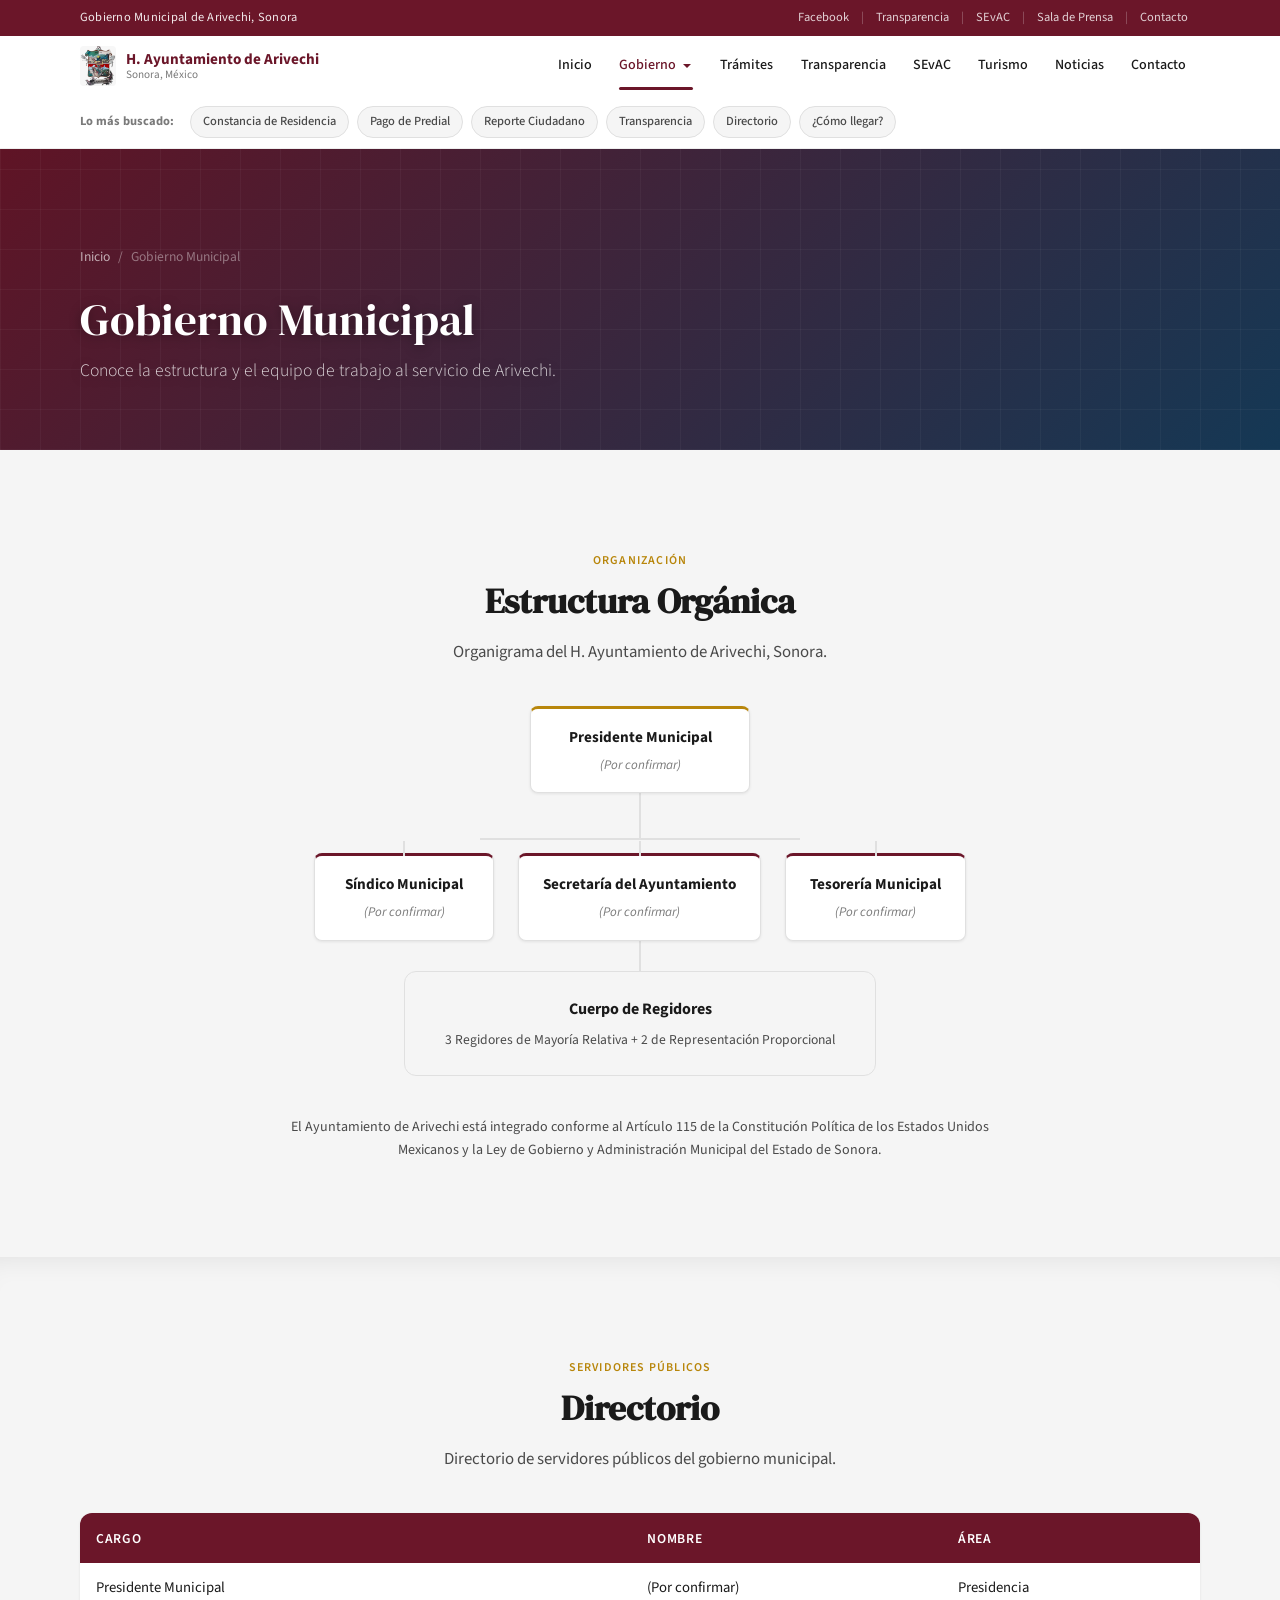
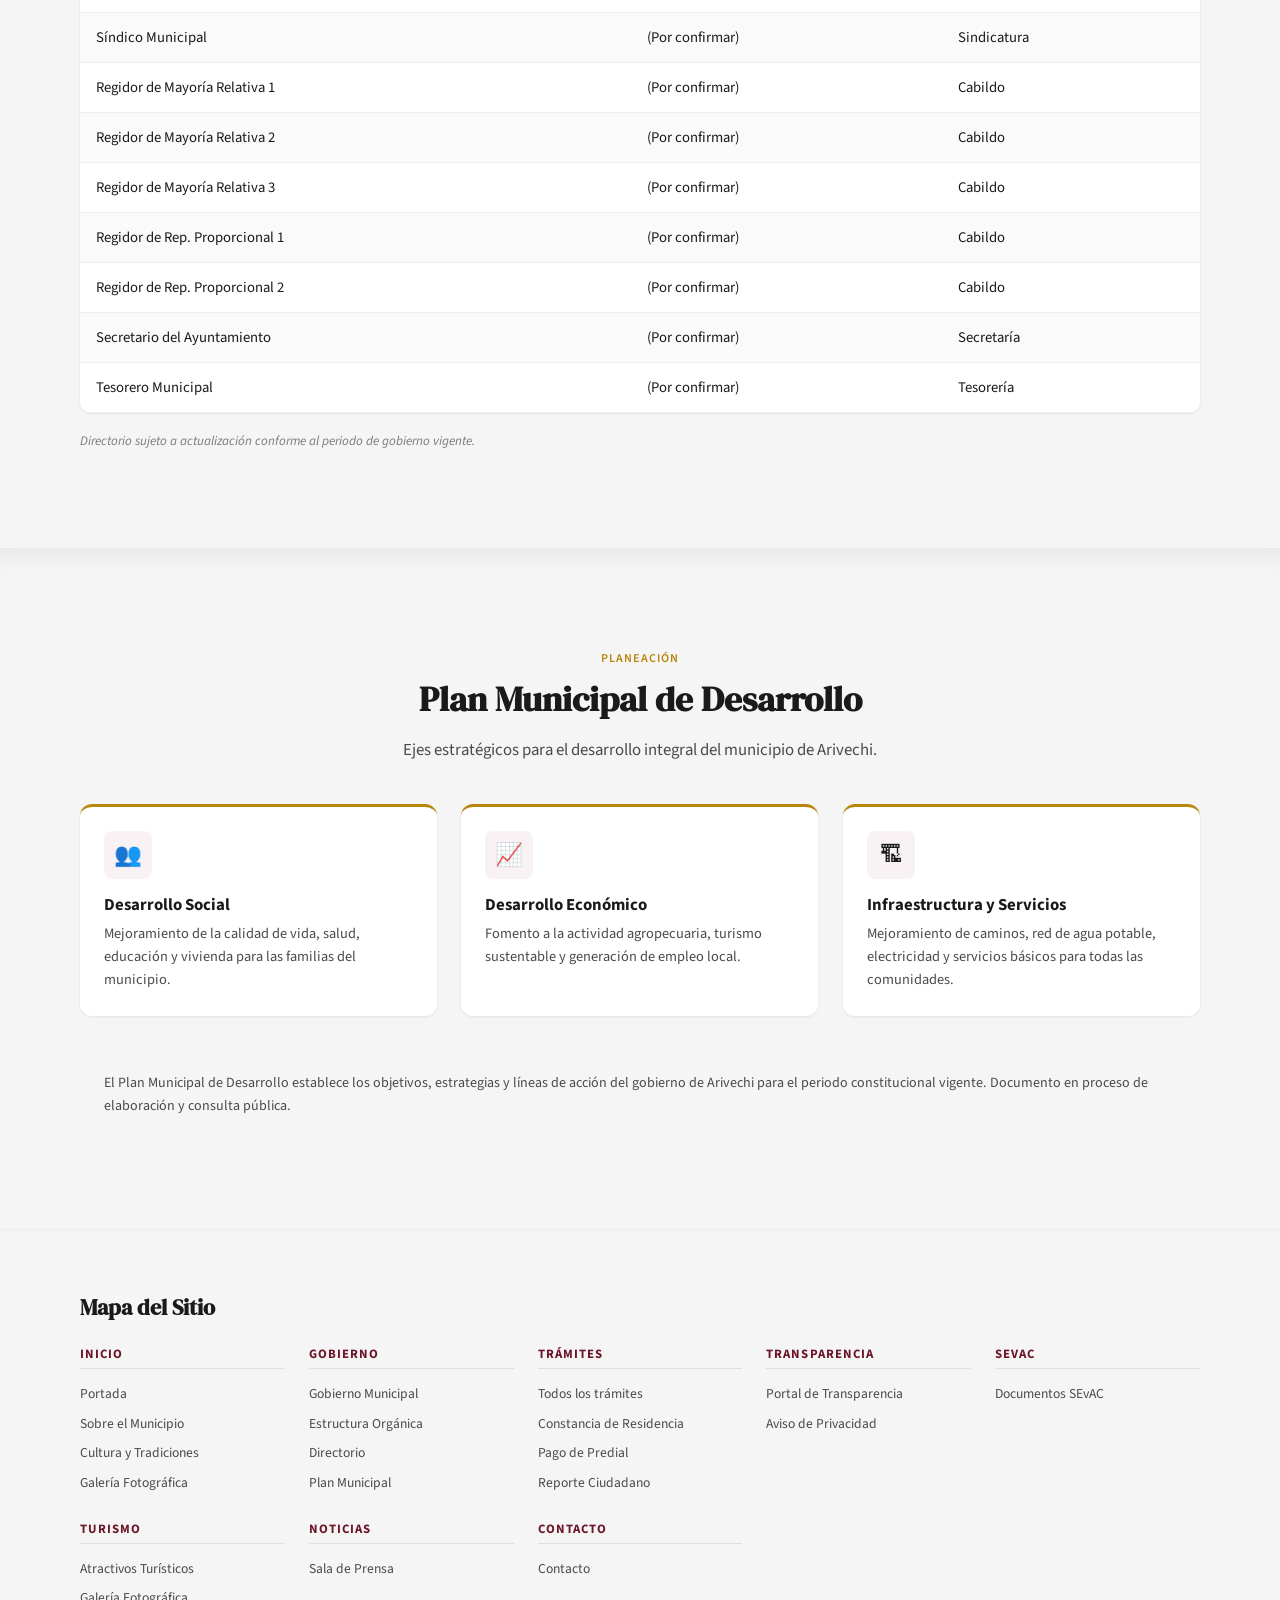
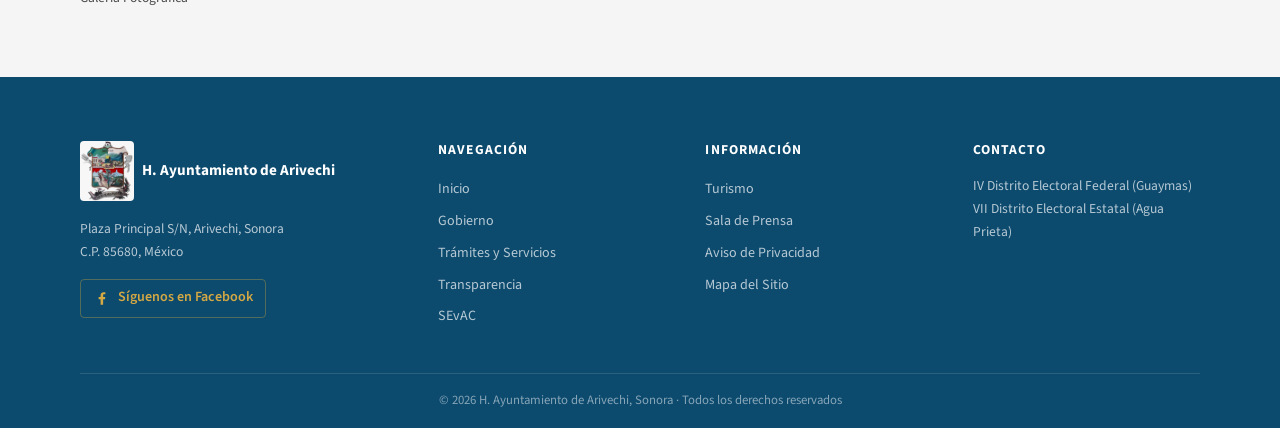
==== gobierno.html @ 9458a1d1 "mover Facebook al inicio del topbar Co-Authored-By: Claude Opus 4.7 <noreply@anthropic.com>" ====
<!DOCTYPE html>
<html lang="es">
<head>
  <meta charset="UTF-8">
  <meta name="viewport" content="width=device-width, initial-scale=1.0">
  <meta name="theme-color" content="#6B1629">
  <meta name="apple-mobile-web-app-status-bar-style" content="#6B1629">
  <meta name="msapplication-navbutton-color" content="#6B1629">
  <meta name="color-scheme" content="only light">
  <meta name="supported-color-schemes" content="light only">
  <style>
    :root { color-scheme: only light !important; }
    html, body { background-color: #F5F5F5 !important; }
  </style>
  <title>Gobierno Municipal | H. Ayuntamiento de Arivechi</title>
  <meta name="description" content="Estructura orgánica, directorio de servidores públicos y plan municipal de desarrollo del gobierno de Arivechi, Sonora.">
  <meta name="keywords" content="gobierno municipal, organigrama, directorio, plan desarrollo, Arivechi, Sonora">
  <meta property="og:title" content="Gobierno Municipal | H. Ayuntamiento de Arivechi">
  <meta property="og:description" content="Estructura orgánica, directorio de servidores públicos y plan municipal de desarrollo del gobierno de Arivechi, Sonora.">
  <meta property="og:type" content="website">
  <meta property="og:locale" content="es_MX">
  <link rel="icon" href="data:image/svg+xml,<svg xmlns='http://www.w3.org/2000/svg' viewBox='0 0 100 100'><text y='.9em' font-size='90'>🏛️</text></svg>">
  <link rel="preconnect" href="https://fonts.googleapis.com">
  <link rel="preconnect" href="https://fonts.gstatic.com" crossorigin>
  <link href="https://fonts.googleapis.com/css2?family=DM+Serif+Display:ital@0;1&family=Source+Sans+3:wght@300;400;500;600;700&family=Cormorant+Garamond:ital,wght@0,500;0,600;0,700;1,600&display=swap" rel="stylesheet">
  <link rel="stylesheet" href="css/globals.css">
  <link rel="stylesheet" href="css/nav-footer.css">
  <link rel="stylesheet" href="css/gobierno.css">
  <script src="js/main.js" defer></script>
</head>
<body>

  <!-- Skip link -->
  <a href="#main-content" class="skip-link">Ir al contenido principal</a>

  <!-- === TOPBAR === -->
  <div class="topbar">
    <div class="container">
      <span class="topbar__left">Gobierno Municipal de Arivechi, Sonora</span>
      <nav class="topbar__right" aria-label="Enlaces rápidos">
        <a href="https://www.facebook.com/profile.php?id=100073040122918" class="topbar__link" target="_blank" rel="noopener noreferrer">Facebook</a>
        <span class="topbar__sep">|</span>
        <a href="transparencia.html" class="topbar__link">Transparencia</a>
        <span class="topbar__sep">|</span>
        <a href="sevac.html" class="topbar__link">SEvAC</a>
        <span class="topbar__sep">|</span>
        <a href="noticias.html" class="topbar__link">Sala de Prensa</a>
        <span class="topbar__sep">|</span>
        <a href="index.html#contacto" class="topbar__link">Contacto</a>
      </nav>
    </div>
  </div>

  <!-- === NAVBAR === -->
  <nav class="navbar" role="navigation" aria-label="Navegación principal">
    <div class="container">
      <a href="index.html" class="navbar__brand">
        <img src="assets/images/escudo-arivechi.png" alt="Escudo de Arivechi" class="nav__escudo">
        <span class="navbar__brand-text">H. Ayuntamiento de Arivechi<small>Sonora, México</small></span>
      </a>

      <ul class="navbar__menu">
        <li><a href="index.html" class="navbar__link">Inicio</a></li>
        <li class="navbar__dropdown">
          <a href="gobierno.html" class="navbar__link navbar__dropdown-toggle">
            Gobierno
            <svg viewBox="0 0 12 12" aria-hidden="true"><path d="M2 4l4 4 4-4"/></svg>
          </a>
          <div class="navbar__dropdown-menu">
            <a href="gobierno.html#estructura" class="navbar__dropdown-item">Estructura Orgánica</a>
            <a href="gobierno.html#directorio" class="navbar__dropdown-item">Directorio</a>
            <a href="gobierno.html#plan" class="navbar__dropdown-item">Plan Municipal</a>
          </div>
        </li>
        <li><a href="tramites.html" class="navbar__link">Trámites</a></li>
        <li><a href="transparencia.html" class="navbar__link">Transparencia</a></li>
        <li><a href="sevac.html" class="navbar__link">SEvAC</a></li>
        <li><a href="index.html#turismo" class="navbar__link">Turismo</a></li>
        <li><a href="noticias.html" class="navbar__link">Noticias</a></li>
        <li><a href="index.html#contacto" class="navbar__link">Contacto</a></li>
      </ul>

      <button class="navbar__hamburger" aria-label="Abrir menú de navegación" aria-expanded="false" aria-controls="mobile-menu">
        <span class="navbar__hamburger-line"></span>
        <span class="navbar__hamburger-line"></span>
        <span class="navbar__hamburger-line"></span>
      </button>
    </div>
  </nav>
  <div class="navbar-spacer"></div>

  <!-- === MENÚ MÓVIL === -->
  <div class="mobile-menu" id="mobile-menu">
    <div class="mobile-menu__overlay"></div>
    <div class="mobile-menu__panel">
      <div class="mobile-menu__header">
        <span class="mobile-menu__brand">Menú</span>
        <button class="mobile-menu__close" aria-label="Cerrar menú">&times;</button>
      </div>
      <nav class="mobile-menu__nav" aria-label="Navegación móvil">
        <a href="index.html" class="mobile-menu__link">Inicio</a>
        <button class="mobile-menu__link mobile-menu__submenu-toggle" aria-expanded="false">
          Gobierno
          <svg viewBox="0 0 12 12" aria-hidden="true"><path d="M2 4l4 4 4-4" fill="none" stroke="currentColor" stroke-width="2"/></svg>
        </button>
        <div class="mobile-menu__submenu">
          <a href="gobierno.html#estructura" class="mobile-menu__submenu-link">Estructura Orgánica</a>
          <a href="gobierno.html#directorio" class="mobile-menu__submenu-link">Directorio</a>
          <a href="gobierno.html#plan" class="mobile-menu__submenu-link">Plan Municipal</a>
        </div>
        <a href="tramites.html" class="mobile-menu__link">Trámites</a>
        <a href="transparencia.html" class="mobile-menu__link">Transparencia</a>
        <a href="sevac.html" class="mobile-menu__link">SEvAC</a>
        <a href="index.html#turismo" class="mobile-menu__link">Turismo</a>
        <a href="noticias.html" class="mobile-menu__link">Noticias</a>
        <a href="index.html#contacto" class="mobile-menu__link">Contacto</a>
      </nav>
    </div>
  </div>

  <!-- === LO MÁS BUSCADO === -->
  <div class="lo-mas-buscado">
    <div class="container">
      <span class="lo-mas-buscado__label">Lo más buscado:</span>
      <div class="lo-mas-buscado__list">
        <a href="tramites.html" class="lo-mas-buscado__link">Constancia de Residencia</a>
        <a href="tramites.html" class="lo-mas-buscado__link">Pago de Predial</a>
        <a href="tramites.html" class="lo-mas-buscado__link">Reporte Ciudadano</a>
        <a href="transparencia.html" class="lo-mas-buscado__link">Transparencia</a>
        <a href="gobierno.html#directorio" class="lo-mas-buscado__link">Directorio</a>
        <a href="index.html#contacto" class="lo-mas-buscado__link">¿Cómo llegar?</a>
      </div>
    </div>
  </div>

  <!-- === CONTENIDO PRINCIPAL === -->
  <main id="main-content">

    <!-- Hero -->
    <section class="page-hero page-hero--gobierno">
      <div class="container">
        <nav class="page-hero__breadcrumb" aria-label="Ruta de navegación">
          <a href="index.html">Inicio</a>
          <span>/</span>
          <span>Gobierno Municipal</span>
        </nav>
        <h1 class="page-hero__title">Gobierno Municipal</h1>
        <p class="page-hero__subtitle">Conoce la estructura y el equipo de trabajo al servicio de Arivechi.</p>
      </div>
    </section>

    <!-- === ESTRUCTURA ORGÁNICA === -->
    <section class="section organigrama" id="estructura">
      <div class="container">
        <div class="section__header section__header--center" data-reveal="fade">
          <span class="section__tag">Organización</span>
          <h2 class="section__title">Estructura Orgánica</h2>
          <p class="section__subtitle">Organigrama del H. Ayuntamiento de Arivechi, Sonora.</p>
        </div>

        <div class="organigrama__chart" data-reveal>
          <!-- Nivel 1: Presidente -->
          <div class="organigrama__node organigrama__node--presidente">
            <div class="organigrama__node-title">Presidente Municipal</div>
            <div class="organigrama__node-name">(Por confirmar)</div>
          </div>

          <div class="organigrama__connector"></div>

          <!-- Nivel 2: Síndico, Secretaría, Tesorería -->
          <div class="organigrama__level organigrama__level--connected organigrama__level--3col">
            <div class="organigrama__node">
              <div class="organigrama__node-title">Síndico Municipal</div>
              <div class="organigrama__node-name">(Por confirmar)</div>
            </div>
            <div class="organigrama__node">
              <div class="organigrama__node-title">Secretaría del Ayuntamiento</div>
              <div class="organigrama__node-name">(Por confirmar)</div>
            </div>
            <div class="organigrama__node">
              <div class="organigrama__node-title">Tesorería Municipal</div>
              <div class="organigrama__node-name">(Por confirmar)</div>
            </div>
          </div>

          <div class="organigrama__connector"></div>

          <!-- Regidores -->
          <div class="organigrama__regidores">
            <div class="organigrama__regidores-title">Cuerpo de Regidores</div>
            <div class="organigrama__regidores-text">3 Regidores de Mayoría Relativa + 2 de Representación Proporcional</div>
          </div>
        </div>

        <p class="organigrama__nota" data-reveal>
          El Ayuntamiento de Arivechi está integrado conforme al Artículo 115 de la Constitución Política de los Estados Unidos
          Mexicanos y la Ley de Gobierno y Administración Municipal del Estado de Sonora.
        </p>
      </div>
    </section>

    <!-- === DIRECTORIO === -->
    <section class="section" id="directorio" style="background-color: var(--gob-bg);">
      <div class="container">
        <div class="section__header section__header--center" data-reveal="fade">
          <span class="section__tag">Servidores Públicos</span>
          <h2 class="section__title">Directorio</h2>
          <p class="section__subtitle">Directorio de servidores públicos del gobierno municipal.</p>
        </div>

        <div class="directorio__table-wrapper" data-reveal>
          <table class="directorio__table">
            <thead>
              <tr>
                <th scope="col">Cargo</th>
                <th scope="col">Nombre</th>
                <th scope="col">Área</th>
              </tr>
            </thead>
            <tbody>
              <tr>
                <td data-label="Cargo">Presidente Municipal</td>
                <td data-label="Nombre">(Por confirmar)</td>
                <td data-label="Área">Presidencia</td>
              </tr>
              <tr>
                <td data-label="Cargo">Síndico Municipal</td>
                <td data-label="Nombre">(Por confirmar)</td>
                <td data-label="Área">Sindicatura</td>
              </tr>
              <tr>
                <td data-label="Cargo">Regidor de Mayoría Relativa 1</td>
                <td data-label="Nombre">(Por confirmar)</td>
                <td data-label="Área">Cabildo</td>
              </tr>
              <tr>
                <td data-label="Cargo">Regidor de Mayoría Relativa 2</td>
                <td data-label="Nombre">(Por confirmar)</td>
                <td data-label="Área">Cabildo</td>
              </tr>
              <tr>
                <td data-label="Cargo">Regidor de Mayoría Relativa 3</td>
                <td data-label="Nombre">(Por confirmar)</td>
                <td data-label="Área">Cabildo</td>
              </tr>
              <tr>
                <td data-label="Cargo">Regidor de Rep. Proporcional 1</td>
                <td data-label="Nombre">(Por confirmar)</td>
                <td data-label="Área">Cabildo</td>
              </tr>
              <tr>
                <td data-label="Cargo">Regidor de Rep. Proporcional 2</td>
                <td data-label="Nombre">(Por confirmar)</td>
                <td data-label="Área">Cabildo</td>
              </tr>
              <tr>
                <td data-label="Cargo">Secretario del Ayuntamiento</td>
                <td data-label="Nombre">(Por confirmar)</td>
                <td data-label="Área">Secretaría</td>
              </tr>
              <tr>
                <td data-label="Cargo">Tesorero Municipal</td>
                <td data-label="Nombre">(Por confirmar)</td>
                <td data-label="Área">Tesorería</td>
              </tr>
            </tbody>
          </table>
        </div>
        <p class="directorio__nota" data-reveal>Directorio sujeto a actualización conforme al periodo de gobierno vigente.</p>
      </div>
    </section>

    <!-- === PLAN MUNICIPAL DE DESARROLLO === -->
    <section class="section" id="plan">
      <div class="container">
        <div class="section__header section__header--center" data-reveal="fade">
          <span class="section__tag">Planeación</span>
          <h2 class="section__title">Plan Municipal de Desarrollo</h2>
          <p class="section__subtitle">Ejes estratégicos para el desarrollo integral del municipio de Arivechi.</p>
        </div>

        <div class="plan-grid">
          <div class="plan-card" data-reveal>
            <div class="plan-card__icon" aria-hidden="true">&#x1F465;</div>
            <h3 class="plan-card__title">Desarrollo Social</h3>
            <p class="plan-card__text">
              Mejoramiento de la calidad de vida, salud, educación y vivienda para las familias del municipio.
            </p>
          </div>

          <div class="plan-card" data-reveal>
            <div class="plan-card__icon" aria-hidden="true">&#x1F4C8;</div>
            <h3 class="plan-card__title">Desarrollo Económico</h3>
            <p class="plan-card__text">
              Fomento a la actividad agropecuaria, turismo sustentable y generación de empleo local.
            </p>
          </div>

          <div class="plan-card" data-reveal>
            <div class="plan-card__icon" aria-hidden="true">&#x1F3D7;</div>
            <h3 class="plan-card__title">Infraestructura y Servicios</h3>
            <p class="plan-card__text">
              Mejoramiento de caminos, red de agua potable, electricidad y servicios básicos para todas las comunidades.
            </p>
          </div>
        </div>

        <div class="plan__nota" data-reveal>
          El Plan Municipal de Desarrollo establece los objetivos, estrategias y líneas de acción del gobierno de Arivechi
          para el periodo constitucional vigente. Documento en proceso de elaboración y consulta pública.
        </div>
      </div>
    </section>

  </main>

  <!-- === MAPA DEL SITIO === -->
  <section class="sitemap" id="mapa-sitio" aria-labelledby="sitemap-title">
    <div class="container">
      <h2 class="sitemap__title" id="sitemap-title">Mapa del Sitio</h2>
      <div class="sitemap__grid">
        <div class="sitemap__col">
          <h3 class="sitemap__col-title">Inicio</h3>
          <a href="index.html" class="sitemap__link">Portada</a>
          <a href="index.html#municipio" class="sitemap__link">Sobre el Municipio</a>
          <a href="index.html#cultura" class="sitemap__link">Cultura y Tradiciones</a>
          <a href="index.html#galeria" class="sitemap__link">Galería Fotográfica</a>
        </div>
        <div class="sitemap__col">
          <h3 class="sitemap__col-title">Gobierno</h3>
          <a href="gobierno.html" class="sitemap__link">Gobierno Municipal</a>
          <a href="gobierno.html#estructura" class="sitemap__link">Estructura Orgánica</a>
          <a href="gobierno.html#directorio" class="sitemap__link">Directorio</a>
          <a href="gobierno.html#plan" class="sitemap__link">Plan Municipal</a>
        </div>
        <div class="sitemap__col">
          <h3 class="sitemap__col-title">Trámites</h3>
          <a href="tramites.html" class="sitemap__link">Todos los trámites</a>
          <a href="tramites.html#constancia" class="sitemap__link">Constancia de Residencia</a>
          <a href="tramites.html#predial" class="sitemap__link">Pago de Predial</a>
          <a href="tramites.html#reporte" class="sitemap__link">Reporte Ciudadano</a>
        </div>
        <div class="sitemap__col">
          <h3 class="sitemap__col-title">Transparencia</h3>
          <a href="transparencia.html" class="sitemap__link">Portal de Transparencia</a>
          <a href="transparencia.html#aviso-privacidad" class="sitemap__link">Aviso de Privacidad</a>
        </div>
        <div class="sitemap__col">
          <h3 class="sitemap__col-title">SEvAC</h3>
          <a href="sevac.html" class="sitemap__link">Documentos SEvAC</a>
        </div>
        <div class="sitemap__col">
          <h3 class="sitemap__col-title">Turismo</h3>
          <a href="index.html#turismo" class="sitemap__link">Atractivos Turísticos</a>
          <a href="index.html#galeria" class="sitemap__link">Galería Fotográfica</a>
        </div>
        <div class="sitemap__col">
          <h3 class="sitemap__col-title">Noticias</h3>
          <a href="noticias.html" class="sitemap__link">Sala de Prensa</a>
        </div>
        <div class="sitemap__col">
          <h3 class="sitemap__col-title">Contacto</h3>
          <a href="index.html#contacto" class="sitemap__link">Contacto</a>
        </div>
      </div>
    </div>
  </section>

  <!-- === FOOTER === -->
  <footer class="footer">
    <div class="container">
      <div class="footer__grid">
        <div class="footer__col">
          <div class="footer__brand">
            <img src="assets/images/escudo-arivechi.png" alt="Escudo de Arivechi" class="footer__escudo">
            <span class="footer__brand-text">H. Ayuntamiento de Arivechi</span>
          </div>
          <address class="footer__address">
            Plaza Principal S/N, Arivechi, Sonora<br>
            C.P. 85680, México
          </address>
          <a href="https://www.facebook.com/profile.php?id=100073040122918" class="footer__social" target="_blank" rel="noopener noreferrer">
            <svg class="footer__social-icon" viewBox="0 0 24 24" aria-hidden="true"><path d="M13.5 21v-7.5h2.5l.4-3h-2.9V8.6c0-.87.24-1.46 1.49-1.46H16.5V4.45C16.17 4.4 15.2 4.3 14.07 4.3c-2.36 0-3.97 1.44-3.97 4.08V10.5H7.5v3h2.6V21h3.4z"/></svg>
            Síguenos en Facebook
          </a>
        </div>
        <div class="footer__col">
          <h3 class="footer__col-title">Navegación</h3>
          <a href="index.html" class="footer__link">Inicio</a>
          <a href="gobierno.html" class="footer__link">Gobierno</a>
          <a href="tramites.html" class="footer__link">Trámites y Servicios</a>
          <a href="transparencia.html" class="footer__link">Transparencia</a>
          <a href="sevac.html" class="footer__link">SEvAC</a>
        </div>
        <div class="footer__col">
          <h3 class="footer__col-title">Información</h3>
          <a href="index.html#turismo" class="footer__link">Turismo</a>
          <a href="noticias.html" class="footer__link">Sala de Prensa</a>
          <a href="transparencia.html#aviso-privacidad" class="footer__link">Aviso de Privacidad</a>
          <a href="#mapa-sitio" class="footer__link">Mapa del Sitio</a>
        </div>
        <div class="footer__col">
          <h3 class="footer__col-title">Contacto</h3>
          <p class="footer__text">
            IV Distrito Electoral Federal (Guaymas)<br>
            VII Distrito Electoral Estatal (Agua Prieta)
          </p>
        </div>
      </div>
      <div class="footer__bottom">
        <p class="footer__copyright">&copy; 2026 H. Ayuntamiento de Arivechi, Sonora &middot; Todos los derechos reservados</p>
      </div>
    </div>
  </footer>

</body>
</html>
---- css/globals.css ----
/* ============================================================
   GLOBALS.CSS — Sistema de Diseño del Portal de Arivechi
   H. Ayuntamiento de Arivechi, Sonora
   ============================================================ */

/* === FORZAR MODO CLARO (iOS / Android) === */
:root {
  color-scheme: only light !important;
}

html {
  -webkit-appearance: none;
  color-scheme: only light !important;
}

*, *::before, *::after {
  color-scheme: only light !important;
}

@media (prefers-color-scheme: dark) {
  :root {
    color-scheme: only light !important;
  }

  html, body {
    background-color: #F5F5F5 !important;
    color: #1A1A1A !important;
  }

  .section--light,
  .sobre,
  .gobierno-section,
  .cultura,
  [style*="background:var(--white)"],
  [style*="background:var(--gob-bg-white)"] {
    background-color: #FFFFFF !important;
    color: #1A1A1A !important;
  }

  .scope-card,
  .stat-item,
  .tramite-card,
  .news-card,
  .contacto-card,
  .accordion,
  .accordion__content,
  .org-card,
  .plan-card,
  table,
  td, th,
  .form-group input,
  .form-group select,
  .form-group textarea,
  .form-group label {
    background-color: inherit;
    color: inherit;
    -webkit-text-fill-color: inherit;
  }

  img, svg, video, iframe {
    filter: none !important;
  }
}

/* === VARIABLES GLOBALES === */
:root {
  /* --- Institucionales --- */
  --gob-primary: #6B1629;
  --gob-primary-light: #8C2038;
  --gob-primary-lighter: #A82848;
  --gob-primary-bg: #F9F2F4;

  /* --- Acento institucional --- */
  --gob-gold: #B8860B;
  --gob-gold-light: #D4A843;
  --gob-gold-bg: #FBF7ED;

  /* --- Secundarios --- */
  --gob-green: #1B6B3A;
  --gob-green-light: #28A745;
  --gob-green-bg: #E8F5E9;
  --gob-blue: #0C4A6E;
  --gob-blue-light: #1A6B99;
  --gob-blue-bg: #EDF5FC;

  /* --- Neutros --- */
  --gob-bg: #F5F5F5;
  --gob-bg-white: #FFFFFF;
  --gob-bg-alt: #FAFAFA;
  --gob-text: #1A1A1A;
  --gob-text-secondary: #4A4A4A;
  --gob-text-muted: #7A7A7A;
  --gob-border: #E0E0E0;
  --gob-border-light: #EEEEEE;
  --gob-divider: #D5D5D5;

  /* --- Estado --- */
  --gob-success: #1B6B3A;
  --gob-error: #C62828;
  --gob-warning: #E65100;
  --gob-info: #0C4A6E;

  /* --- Badges de modalidad --- */
  --badge-online: #1B6B3A;
  --badge-online-bg: #E8F5E9;
  --badge-hybrid: #E65100;
  --badge-hybrid-bg: #FFF3E0;
  --badge-presencial: #0C4A6E;
  --badge-presencial-bg: #EDF5FC;
  --badge-proximamente: #7A7A7A;
  --badge-proximamente-bg: #F5F5F5;

  /* --- Tipografía --- */
  --font-display: 'DM Serif Display', Georgia, serif;
  --font-heading: 'Source Sans 3', 'Segoe UI', sans-serif;
  --font-body: 'Source Sans 3', 'Segoe UI', sans-serif;
  --font-accent: 'Cormorant Garamond', Georgia, serif;

  /* --- Espaciado (8px grid) --- */
  --sp-xs: 0.5rem;
  --sp-sm: 1rem;
  --sp-md: 1.5rem;
  --sp-lg: 2.5rem;
  --sp-xl: 4rem;
  --sp-2xl: 6rem;
  --sp-3xl: 8rem;

  /* --- Bordes y sombras --- */
  --radius-xs: 4px;
  --radius-sm: 6px;
  --radius-md: 8px;
  --radius-lg: 12px;
  --radius-xl: 16px;
  --radius-pill: 100px;

  --shadow-sm: 0 1px 3px rgba(0, 0, 0, 0.08);
  --shadow-md: 0 4px 12px rgba(0, 0, 0, 0.08);
  --shadow-lg: 0 8px 30px rgba(0, 0, 0, 0.1);
  --shadow-xl: 0 16px 50px rgba(0, 0, 0, 0.12);

  /* --- Layout --- */
  --nav-height: 96px;
  --topbar-height: 36px;
  --navbar-height: 60px;
  --max-width: 1200px;

  /* --- Transiciones --- */
  --ease: cubic-bezier(0.25, 0.46, 0.45, 0.94);
  --ease-expo: cubic-bezier(0.19, 1, 0.22, 1);
}

/* === RESET === */
*,
*::before,
*::after {
  box-sizing: border-box;
  margin: 0;
  padding: 0;
}

html {
  scroll-behavior: smooth;
  scroll-padding-top: var(--nav-height);
  font-size: 16px;
  -webkit-text-size-adjust: 100%;
  overflow-x: hidden;
}

body {
  font-family: var(--font-body);
  font-size: 1rem;
  line-height: 1.7;
  color: var(--gob-text);
  background-color: var(--gob-bg-white);
  -webkit-font-smoothing: antialiased;
  -moz-osx-font-smoothing: grayscale;
  overflow-x: hidden;
}

img,
svg {
  display: block;
  max-width: 100%;
  height: auto;
}

a {
  color: var(--gob-blue-light);
  text-decoration: none;
  transition: color 0.25s var(--ease);
}

a:hover {
  color: var(--gob-primary);
}

ul,
ol {
  list-style: none;
}

h1, h2, h3, h4, h5, h6 {
  font-family: var(--font-heading);
  font-weight: 700;
  line-height: 1.25;
  color: var(--gob-text);
}

button {
  font-family: inherit;
  cursor: pointer;
  border: none;
  background: none;
}

input,
textarea,
select {
  font-family: inherit;
  font-size: 1rem;
}

table {
  border-collapse: collapse;
  width: 100%;
}

::selection {
  background-color: var(--gob-primary);
  color: #fff;
}

/* === UTILIDADES === */

/* Contenedor principal */
.container {
  width: 100%;
  max-width: var(--max-width);
  margin-left: auto;
  margin-right: auto;
  padding-left: var(--sp-sm);
  padding-right: var(--sp-sm);
}

@media (min-width: 768px) {
  .container {
    padding-left: var(--sp-md);
    padding-right: var(--sp-md);
  }
}

/* Screen reader only */
.sr-only {
  position: absolute;
  width: 1px;
  height: 1px;
  padding: 0;
  margin: -1px;
  overflow: hidden;
  clip: rect(0, 0, 0, 0);
  white-space: nowrap;
  border: 0;
}

/* Skip link accesibilidad */
.skip-link {
  position: absolute;
  top: -100%;
  left: 0;
  z-index: 10000;
  padding: var(--sp-xs) var(--sp-sm);
  background: var(--gob-primary);
  color: #fff;
  font-weight: 600;
  text-decoration: none;
  transition: top 0.2s;
}

.skip-link:focus {
  top: 0;
}

/* === SECCIONES === */
.section {
  padding-top: var(--sp-xl);
  padding-bottom: var(--sp-xl);
}

@media (min-width: 768px) {
  .section {
    padding-top: var(--sp-2xl);
    padding-bottom: var(--sp-2xl);
  }
}

.section__tag {
  display: inline-block;
  font-family: var(--font-heading);
  font-size: 0.75rem;
  font-weight: 600;
  letter-spacing: 0.1em;
  text-transform: uppercase;
  color: var(--gob-gold);
  margin-bottom: var(--sp-xs);
}

.section__title {
  font-family: var(--font-display);
  font-size: clamp(1.5rem, 3.5vw, 2.2rem);
  color: var(--gob-text);
  margin-bottom: var(--sp-sm);
}

.section__subtitle {
  font-size: 1.05rem;
  color: var(--gob-text-secondary);
  max-width: 640px;
  line-height: 1.6;
}

.section__header {
  margin-bottom: var(--sp-lg);
}

.section__header--center {
  text-align: center;
}

.section__header--center .section__subtitle {
  margin-left: auto;
  margin-right: auto;
}

/* === BOTONES === */
.btn {
  display: inline-flex;
  align-items: center;
  justify-content: center;
  gap: 0.5rem;
  padding: 0.75rem 1.75rem;
  font-family: var(--font-heading);
  font-size: 0.95rem;
  font-weight: 600;
  line-height: 1.4;
  border-radius: var(--radius-md);
  transition: all 0.3s var(--ease);
  text-decoration: none;
  border: 2px solid transparent;
}

.btn:focus-visible {
  outline: 2px solid var(--gob-primary);
  outline-offset: 2px;
}

.btn--primary {
  background-color: var(--gob-primary);
  color: #fff;
  border-color: var(--gob-primary);
}

.btn--primary:hover {
  background-color: var(--gob-primary-light);
  border-color: var(--gob-primary-light);
  color: #fff;
  transform: translateY(-1px);
  box-shadow: var(--shadow-md);
}

.btn--outline {
  background-color: transparent;
  color: var(--gob-primary);
  border-color: var(--gob-primary);
}

.btn--outline:hover {
  background-color: var(--gob-primary);
  color: #fff;
  transform: translateY(-1px);
  box-shadow: var(--shadow-md);
}

.btn--white {
  background-color: #fff;
  color: var(--gob-primary);
  border-color: #fff;
}

.btn--white:hover {
  background-color: rgba(255, 255, 255, 0.9);
  color: var(--gob-primary);
  transform: translateY(-1px);
  box-shadow: var(--shadow-md);
}

.btn--outline-white {
  background-color: transparent;
  color: #fff;
  border-color: rgba(255, 255, 255, 0.6);
}

.btn--outline-white:hover {
  background-color: rgba(255, 255, 255, 0.15);
  border-color: #fff;
  color: #fff;
}

.btn--sm {
  padding: 0.5rem 1.25rem;
  font-size: 0.85rem;
}

.btn--lg {
  padding: 1rem 2.25rem;
  font-size: 1.05rem;
}

/* === BADGES === */
.badge {
  display: inline-block;
  padding: 0.2rem 0.7rem;
  font-size: 0.7rem;
  font-weight: 600;
  letter-spacing: 0.08em;
  text-transform: uppercase;
  border-radius: var(--radius-pill);
  line-height: 1.6;
}

.badge--online {
  color: var(--badge-online);
  background-color: var(--badge-online-bg);
}

.badge--presencial {
  color: var(--badge-presencial);
  background-color: var(--badge-presencial-bg);
}

.badge--hybrid {
  color: var(--badge-hybrid);
  background-color: var(--badge-hybrid-bg);
}

.badge--proximamente {
  color: var(--badge-proximamente);
  background-color: var(--badge-proximamente-bg);
}

/* === TARJETAS === */
.card {
  background-color: var(--gob-bg-white);
  border-radius: var(--radius-lg);
  box-shadow: var(--shadow-sm);
  transition: box-shadow 0.3s var(--ease), transform 0.3s var(--ease);
  overflow: hidden;
}

.card:hover {
  box-shadow: var(--shadow-md);
  transform: translateY(-2px);
}

/* === FORMULARIOS === */
.form-group {
  margin-bottom: var(--sp-sm);
}

.form-label {
  display: block;
  font-size: 0.9rem;
  font-weight: 600;
  color: var(--gob-text);
  margin-bottom: 0.35rem;
}

.form-input,
.form-textarea,
.form-select {
  width: 100%;
  padding: 0.7rem 0.9rem;
  font-size: 0.95rem;
  color: var(--gob-text);
  background-color: var(--gob-bg-white);
  border: 1.5px solid var(--gob-border);
  border-radius: var(--radius-sm);
  transition: border-color 0.25s var(--ease), box-shadow 0.25s var(--ease);
}

.form-input:focus,
.form-textarea:focus,
.form-select:focus {
  outline: none;
  border-color: var(--gob-primary);
  box-shadow: 0 0 0 3px rgba(107, 22, 41, 0.12);
}

.form-input::placeholder,
.form-textarea::placeholder {
  color: var(--gob-text-muted);
}

.form-textarea {
  resize: vertical;
  min-height: 100px;
}

.form-input--error,
.form-textarea--error,
.form-select--error {
  border-color: var(--gob-error);
}

.form-input--error:focus,
.form-textarea--error:focus,
.form-select--error:focus {
  box-shadow: 0 0 0 3px rgba(198, 40, 40, 0.12);
}

.form-error {
  display: block;
  font-size: 0.8rem;
  color: var(--gob-error);
  margin-top: 0.25rem;
  min-height: 1.2em;
}

.form-note {
  display: block;
  font-size: 0.8rem;
  color: var(--gob-text-muted);
  margin-top: 0.25rem;
}

/* === PAGE HERO (banners internos) === */
.page-hero {
  padding: var(--sp-2xl) 0 var(--sp-xl);
  background: linear-gradient(135deg, var(--gob-primary) 0%, var(--gob-blue) 100%);
  color: #fff;
  position: relative;
  overflow: hidden;
  will-change: transform;
}

.page-hero::before {
  content: '';
  position: absolute;
  inset: -20% 0;
  background-image:
    linear-gradient(rgba(255, 255, 255, 0.04) 1px, transparent 1px),
    linear-gradient(90deg, rgba(255, 255, 255, 0.04) 1px, transparent 1px);
  background-size: 40px 40px;
  pointer-events: none;
  transform: translateY(var(--parallax-y, 0));
  will-change: transform;
}

.page-hero .container {
  position: relative;
  z-index: 1;
}

.page-hero__breadcrumb {
  display: flex;
  align-items: center;
  gap: 0.5rem;
  font-size: 0.85rem;
  margin-bottom: var(--sp-md);
  opacity: 0.8;
}

.page-hero__breadcrumb a {
  color: rgba(255, 255, 255, 0.8);
  text-decoration: none;
}

.page-hero__breadcrumb a:hover {
  color: #fff;
}

.page-hero__breadcrumb span {
  color: rgba(255, 255, 255, 0.5);
}

.page-hero__title {
  font-family: var(--font-display);
  font-size: clamp(1.8rem, 4vw, 2.8rem);
  font-weight: 400;
  color: #fff;
  margin-bottom: var(--sp-xs);
}

.page-hero__subtitle {
  font-size: 1.1rem;
  font-weight: 300;
  color: rgba(255, 255, 255, 0.8);
  max-width: 600px;
}

/* === ANIMACIONES === */
@keyframes fadeInUp {
  from {
    opacity: 0;
    transform: translateY(25px);
  }
  to {
    opacity: 1;
    transform: translateY(0);
  }
}

@keyframes slideInRight {
  from {
    transform: translateX(100%);
  }
  to {
    transform: translateX(0);
  }
}

@keyframes spin {
  to {
    transform: rotate(360deg);
  }
}

/* Scroll reveal */
[data-reveal] {
  opacity: 0;
  transform: translateY(30px);
  transition: opacity 0.8s cubic-bezier(0.25, 0.46, 0.45, 0.94),
              transform 0.8s cubic-bezier(0.25, 0.46, 0.45, 0.94);
  will-change: opacity, transform;
}

[data-reveal="left"] {
  transform: translateX(-40px);
}

[data-reveal="right"] {
  transform: translateX(40px);
}

[data-reveal="fade"] {
  transform: none;
}

[data-reveal].revealed {
  opacity: 1;
  transform: translate(0, 0);
}

@media (prefers-reduced-motion: reduce) {
  [data-reveal] {
    opacity: 1;
    transform: none;
    transition: none;
  }
}

/* Separador gradiente sutil entre secciones */
.section + .section {
  box-shadow: inset 0 24px 32px -28px rgba(0, 0, 0, 0.12);
}

/* Botón volver arriba */
.back-to-top {
  position: fixed;
  bottom: 2rem;
  right: 2rem;
  width: 44px;
  height: 44px;
  border-radius: 50%;
  border: none;
  background: var(--gob-primary);
  color: #fff;
  cursor: pointer;
  display: flex;
  align-items: center;
  justify-content: center;
  opacity: 0;
  pointer-events: none;
  transform: translateY(12px) scale(1);
  transition: opacity 0.3s var(--ease), transform 0.3s var(--ease), background 0.2s var(--ease);
  box-shadow: 0 4px 16px rgba(0, 0, 0, 0.22);
  z-index: 999;
}

.back-to-top svg {
  width: 20px;
  height: 20px;
  fill: #fff;
}

.back-to-top:hover,
.back-to-top:focus-visible {
  background: var(--gob-gold);
  transform: translateY(0) scale(1.1);
}

.back-to-top--visible {
  opacity: 1;
  pointer-events: auto;
  transform: translateY(0);
}

@media (max-width: 600px) {
  .back-to-top {
    bottom: 1.5rem;
    right: 1rem;
    width: 40px;
    height: 40px;
  }
  .back-to-top svg {
    width: 18px;
    height: 18px;
  }
}

/* Lightbox */
.lightbox {
  position: fixed;
  inset: 0;
  z-index: 1100;
  background: rgba(0, 0, 0, 0.88);
  display: flex;
  align-items: center;
  justify-content: center;
  padding: var(--sp-sm);
  opacity: 0;
  pointer-events: none;
  transition: opacity 0.25s var(--ease);
}

.lightbox--open {
  opacity: 1;
  pointer-events: auto;
}

.lightbox__content {
  position: relative;
  max-width: min(1200px, 95vw);
  max-height: 90vh;
  display: flex;
  flex-direction: column;
  align-items: center;
  gap: 0.75rem;
  transform: scale(0.96);
  transition: transform 0.25s var(--ease);
}

.lightbox--open .lightbox__content {
  transform: scale(1);
}

.lightbox__image {
  max-width: 100%;
  max-height: 80vh;
  width: auto;
  height: auto;
  border-radius: var(--radius-md);
  box-shadow: 0 16px 60px rgba(0, 0, 0, 0.5);
  background: #111;
}

.lightbox__caption {
  font-family: var(--font-heading);
  font-size: 0.95rem;
  color: rgba(255, 255, 255, 0.9);
  text-align: center;
  min-height: 1.4em;
}

.lightbox__close {
  position: absolute;
  top: -0.5rem;
  right: -0.5rem;
  width: 40px;
  height: 40px;
  border-radius: 50%;
  background: #fff;
  color: var(--gob-text);
  border: none;
  cursor: pointer;
  display: flex;
  align-items: center;
  justify-content: center;
  box-shadow: 0 4px 16px rgba(0, 0, 0, 0.4);
  transition: transform 0.2s var(--ease), background 0.2s var(--ease);
}

.lightbox__close:hover,
.lightbox__close:focus-visible {
  background: var(--gob-gold);
  color: #fff;
  transform: scale(1.08);
  outline: none;
}

.lightbox__close svg {
  width: 20px;
  height: 20px;
  fill: currentColor;
}

@media (max-width: 600px) {
  .lightbox__close {
    top: -1.5rem;
    right: 0;
  }
}

/* Spinner de carga */
.spinner {
  display: inline-block;
  width: 20px;
  height: 20px;
  border: 2.5px solid rgba(255, 255, 255, 0.3);
  border-top-color: #fff;
  border-radius: 50%;
  animation: spin 0.7s linear infinite;
}

.spinner--dark {
  border-color: rgba(107, 22, 41, 0.2);
  border-top-color: var(--gob-primary);
}

/* === FOCUS VISIBLE (accesibilidad) === */
a:focus-visible,
button:focus-visible,
input:focus-visible,
textarea:focus-visible,
select:focus-visible,
[tabindex]:focus-visible {
  outline: 2px solid var(--gob-primary);
  outline-offset: 2px;
}

/* === RESPONSIVE GENERALES === */
@media (min-width: 1280px) {
  .container {
    padding-left: var(--sp-lg);
    padding-right: var(--sp-lg);
  }
}
---- css/nav-footer.css ----
/* ============================================================
   NAV-FOOTER.CSS — Navegación y pie de página compartidos
   H. Ayuntamiento de Arivechi, Sonora
   ============================================================ */

/* === TOPBAR === */
.topbar {
  background-color: var(--gob-primary);
  height: var(--topbar-height);
  display: flex;
  align-items: center;
  font-size: 0.78rem;
  color: rgba(255, 255, 255, 0.9);
  position: relative;
  z-index: 100;
}

.topbar .container {
  display: flex;
  align-items: center;
  justify-content: space-between;
}

.topbar__left {
  font-weight: 400;
  letter-spacing: 0.02em;
}

.topbar__right {
  display: none;
  align-items: center;
  gap: 0;
}

.topbar__link {
  color: rgba(255, 255, 255, 0.8);
  text-decoration: none;
  padding: 0 0.75rem;
  transition: color 0.2s var(--ease);
}

.topbar__link:hover {
  color: #fff;
}

.topbar__sep {
  color: rgba(255, 255, 255, 0.3);
}

@media (min-width: 768px) {
  .topbar__right {
    display: flex;
  }
}

/* === NAVBAR === */
.navbar {
  background-color: var(--gob-bg-white);
  height: var(--navbar-height);
  display: flex;
  align-items: center;
  position: relative;
  z-index: 99;
  transition: height 0.3s var(--ease), box-shadow 0.3s var(--ease);
}

.navbar--sticky {
  position: fixed;
  top: 0;
  left: 0;
  right: 0;
  background-color: rgba(255, 255, 255, 0.92);
  -webkit-backdrop-filter: saturate(180%) blur(12px);
  backdrop-filter: saturate(180%) blur(12px);
  box-shadow: 0 2px 20px rgba(0, 0, 0, 0.1);
}

.navbar--compact {
  height: calc(var(--navbar-height) - 16px);
  box-shadow: 0 4px 20px rgba(0, 0, 0, 0.12);
}

.navbar--compact .nav__escudo {
  height: 32px;
}

@media (max-width: 1023px) {
  .navbar--sticky {
    border-bottom: 2px solid transparent;
    border-image: linear-gradient(90deg, var(--gob-primary), var(--gob-gold)) 1;
  }
}

.navbar--sticky + .navbar-spacer {
  display: block;
}

.navbar-spacer {
  display: none;
  height: var(--navbar-height);
}

.navbar .container {
  display: flex;
  align-items: center;
  justify-content: space-between;
}

/* Logo */
.navbar__brand {
  display: flex;
  align-items: center;
  gap: 0.6rem;
  text-decoration: none;
  flex-shrink: 0;
}

.navbar__brand-icon {
  font-size: 1.6rem;
  color: var(--gob-gold);
  line-height: 1;
}

.nav__escudo {
  height: 40px;
  width: auto;
  border-radius: 4px;
  display: block;
  transition: height 0.3s var(--ease);
}

.navbar__brand-text {
  font-family: var(--font-heading);
  font-weight: 700;
  font-size: 0.95rem;
  color: var(--gob-primary);
  line-height: 1.2;
}

.navbar__brand-text small {
  display: block;
  font-size: 0.7rem;
  font-weight: 400;
  color: var(--gob-text-muted);
}

/* Menú desktop */
.navbar__menu {
  display: none;
  align-items: center;
  gap: 0;
}

.navbar__link {
  display: flex;
  align-items: center;
  gap: 0.3rem;
  padding: 0.5rem 0.85rem;
  font-family: var(--font-heading);
  font-size: 0.88rem;
  font-weight: 500;
  color: var(--gob-text);
  text-decoration: none;
  position: relative;
  transition: color 0.2s var(--ease);
}

.navbar__link:hover {
  color: var(--gob-primary);
}

.navbar__link--active {
  color: var(--gob-primary);
}

.navbar__link--active::after {
  content: '';
  position: absolute;
  bottom: -4px;
  left: 0.85rem;
  right: 0.85rem;
  height: 3px;
  background-color: var(--gob-primary);
  border-radius: 2px;
}

/* Dropdown Gobierno */
.navbar__dropdown {
  position: relative;
}

.navbar__dropdown-toggle {
  cursor: pointer;
}

.navbar__dropdown-toggle svg {
  width: 12px;
  height: 12px;
  transition: transform 0.2s var(--ease);
  fill: currentColor;
}

.navbar__dropdown:hover .navbar__dropdown-toggle svg,
.navbar__dropdown--open .navbar__dropdown-toggle svg {
  transform: rotate(180deg);
}

.navbar__dropdown-menu {
  position: absolute;
  top: 100%;
  left: 0;
  min-width: 220px;
  background: var(--gob-bg-white);
  border-radius: var(--radius-md);
  box-shadow: var(--shadow-lg);
  padding: 0.5rem 0;
  opacity: 0;
  visibility: hidden;
  transform: translateY(8px);
  transition: all 0.25s var(--ease);
  z-index: 200;
}

.navbar__dropdown:hover .navbar__dropdown-menu,
.navbar__dropdown--open .navbar__dropdown-menu {
  opacity: 1;
  visibility: visible;
  transform: translateY(0);
}

.navbar__dropdown-item {
  display: block;
  padding: 0.55rem 1.2rem;
  font-size: 0.85rem;
  color: var(--gob-text-secondary);
  text-decoration: none;
  transition: all 0.15s var(--ease);
}

.navbar__dropdown-item:hover {
  background-color: var(--gob-primary-bg);
  color: var(--gob-primary);
  padding-left: 1.4rem;
}

@media (min-width: 1024px) {
  .navbar__menu {
    display: flex;
  }
}

/* Hamburguesa */
.navbar__hamburger {
  display: flex;
  flex-direction: column;
  justify-content: center;
  gap: 5px;
  width: 36px;
  height: 36px;
  padding: 6px;
  background: none;
  border: none;
  cursor: pointer;
}

.navbar__hamburger-line {
  display: block;
  width: 100%;
  height: 2px;
  background-color: var(--gob-text);
  border-radius: 2px;
  transition: all 0.3s var(--ease);
}

@media (min-width: 1024px) {
  .navbar__hamburger {
    display: none;
  }
}

/* === MENÚ MÓVIL (slide-in) === */
.mobile-menu {
  position: fixed;
  inset: 0;
  z-index: 1000;
  pointer-events: none;
  visibility: hidden;
}

.mobile-menu--open {
  pointer-events: auto;
  visibility: visible;
}

.mobile-menu__overlay {
  position: absolute;
  inset: 0;
  background-color: rgba(0, 0, 0, 0.5);
  opacity: 0;
  transition: opacity 0.3s var(--ease);
}

.mobile-menu--open .mobile-menu__overlay {
  opacity: 1;
}

.mobile-menu__panel {
  position: absolute;
  top: 0;
  right: 0;
  width: 300px;
  max-width: 85vw;
  height: 100%;
  background-color: var(--gob-bg-white);
  box-shadow: var(--shadow-xl);
  transform: translateX(100%);
  transition: transform 0.35s var(--ease-expo);
  overflow-y: auto;
  display: flex;
  flex-direction: column;
}

.mobile-menu--open .mobile-menu__panel {
  transform: translateX(0);
}

.mobile-menu__header {
  display: flex;
  align-items: center;
  justify-content: space-between;
  padding: var(--sp-sm) var(--sp-md);
  border-bottom: 1px solid var(--gob-border-light);
}

.mobile-menu__brand {
  font-family: var(--font-heading);
  font-weight: 700;
  font-size: 0.9rem;
  color: var(--gob-primary);
}

.mobile-menu__close {
  display: flex;
  align-items: center;
  justify-content: center;
  width: 36px;
  height: 36px;
  font-size: 1.5rem;
  color: var(--gob-text-muted);
  background: none;
  border: none;
  cursor: pointer;
  border-radius: var(--radius-sm);
  transition: all 0.2s;
}

.mobile-menu__close:hover {
  background-color: var(--gob-bg);
  color: var(--gob-text);
}

.mobile-menu__nav {
  padding: var(--sp-xs) 0;
  flex: 1;
}

.mobile-menu__link {
  display: flex;
  align-items: center;
  justify-content: space-between;
  padding: 0.85rem var(--sp-md);
  font-family: var(--font-heading);
  font-size: 0.95rem;
  font-weight: 500;
  color: var(--gob-text);
  text-decoration: none;
  border-bottom: 1px solid var(--gob-border-light);
  transition: all 0.15s var(--ease);
}

.mobile-menu__link:hover {
  background-color: var(--gob-primary-bg);
  color: var(--gob-primary);
}

.mobile-menu__link--active {
  color: var(--gob-primary);
  border-left: 3px solid var(--gob-primary);
}

/* Submenú móvil */
.mobile-menu__submenu-toggle svg {
  width: 14px;
  height: 14px;
  transition: transform 0.2s var(--ease);
  fill: var(--gob-text-muted);
}

.mobile-menu__submenu-toggle--open svg {
  transform: rotate(180deg);
}

.mobile-menu__submenu {
  max-height: 0;
  overflow: hidden;
  transition: max-height 0.3s var(--ease);
  background-color: var(--gob-bg-alt);
}

.mobile-menu__submenu--open {
  max-height: 300px;
}

.mobile-menu__submenu-link {
  display: block;
  padding: 0.7rem var(--sp-md) 0.7rem calc(var(--sp-md) + 1rem);
  font-size: 0.88rem;
  color: var(--gob-text-secondary);
  text-decoration: none;
  border-bottom: 1px solid var(--gob-border-light);
  transition: all 0.15s var(--ease);
}

.mobile-menu__submenu-link:hover {
  color: var(--gob-primary);
  background-color: var(--gob-primary-bg);
}

/* === LO MÁS BUSCADO === */
.lo-mas-buscado {
  background-color: var(--gob-bg-white);
  border-bottom: 1px solid var(--gob-border-light);
  padding: 0.6rem 0;
}

.lo-mas-buscado .container {
  display: flex;
  align-items: center;
  gap: var(--sp-sm);
  overflow-x: auto;
  scrollbar-width: none;
  -ms-overflow-style: none;
}

.lo-mas-buscado .container::-webkit-scrollbar {
  display: none;
}

.lo-mas-buscado__label {
  font-size: 0.78rem;
  font-weight: 700;
  color: var(--gob-text-muted);
  white-space: nowrap;
  flex-shrink: 0;
}

.lo-mas-buscado__list {
  display: flex;
  align-items: center;
  gap: 0.5rem;
  flex-shrink: 0;
}

.lo-mas-buscado__link {
  display: inline-block;
  padding: 0.3rem 0.75rem;
  font-size: 0.78rem;
  font-weight: 500;
  color: var(--gob-text-secondary);
  background-color: var(--gob-bg);
  border: 1px solid var(--gob-border);
  border-radius: var(--radius-pill);
  white-space: nowrap;
  text-decoration: none;
  transition: all 0.2s var(--ease);
}

.lo-mas-buscado__link:hover {
  background-color: var(--gob-primary-bg);
  border-color: var(--gob-primary);
  color: var(--gob-primary);
}

/* === MAPA DEL SITIO === */
.sitemap {
  background: var(--gob-bg);
  border-top: 1px solid var(--gob-border-light);
  padding: var(--sp-xl) 0;
}

.sitemap__title {
  font-family: var(--font-display);
  font-size: 1.4rem;
  color: var(--gob-text);
  margin-bottom: var(--sp-md);
}

.sitemap__grid {
  display: grid;
  grid-template-columns: repeat(auto-fit, minmax(180px, 1fr));
  gap: var(--sp-md);
}

.sitemap__col-title {
  font-family: var(--font-heading);
  font-size: 0.8rem;
  font-weight: 700;
  text-transform: uppercase;
  letter-spacing: 0.08em;
  color: var(--gob-primary);
  margin-bottom: 0.6rem;
  padding-bottom: 0.4rem;
  border-bottom: 1px solid var(--gob-border);
}

.sitemap__link {
  display: block;
  padding: 0.2rem 0;
  font-size: 0.85rem;
  color: var(--gob-text-secondary);
  text-decoration: none;
  transition: color 0.2s var(--ease), padding-left 0.2s var(--ease);
}

.sitemap__link:hover,
.sitemap__link:focus-visible {
  color: var(--gob-primary);
  padding-left: 0.3rem;
}

/* === FOOTER === */
.footer {
  background-color: var(--gob-blue);
  color: rgba(255, 255, 255, 0.7);
  padding-top: var(--sp-xl);
}

.footer__grid {
  display: grid;
  grid-template-columns: 1fr;
  gap: var(--sp-lg);
  padding-bottom: var(--sp-lg);
}

@media (min-width: 768px) {
  .footer__grid {
    grid-template-columns: repeat(2, 1fr);
  }
}

@media (min-width: 1024px) {
  .footer__grid {
    grid-template-columns: 1.4fr 1fr 1fr 1fr;
  }
}

.footer__col-title {
  font-family: var(--font-heading);
  font-size: 0.85rem;
  font-weight: 700;
  text-transform: uppercase;
  letter-spacing: 0.08em;
  color: #fff;
  margin-bottom: var(--sp-sm);
}

/* Columna institucional */
.footer__brand {
  display: flex;
  align-items: center;
  gap: 0.5rem;
  margin-bottom: var(--sp-sm);
  text-decoration: none;
}

.footer__brand-icon {
  font-size: 1.4rem;
  color: var(--gob-gold-light);
}

.footer__escudo {
  height: 60px;
  width: auto;
  border-radius: 4px;
  display: block;
}

.footer__social {
  display: inline-flex;
  align-items: center;
  gap: 0.45rem;
  margin-top: var(--sp-sm);
  padding: 0.4rem 0.75rem;
  border: 1px solid rgba(212, 175, 55, 0.35);
  border-radius: 4px;
  color: var(--gob-gold-light);
  text-decoration: none;
  font-size: 0.88rem;
  font-weight: 600;
  transition: color 0.2s var(--ease), border-color 0.2s var(--ease), background 0.2s var(--ease);
}

.footer__social:hover,
.footer__social:focus-visible {
  color: #fff;
  border-color: #fff;
  background: rgba(255, 255, 255, 0.08);
}

.footer__social-icon {
  width: 18px;
  height: 18px;
  fill: currentColor;
}

.footer__brand-text {
  font-family: var(--font-heading);
  font-weight: 700;
  font-size: 0.95rem;
  color: #fff;
}

.footer__address {
  font-size: 0.85rem;
  line-height: 1.7;
  font-style: normal;
}

/* Links del footer */
.footer__link {
  display: block;
  padding: 0.25rem 0;
  font-size: 0.88rem;
  color: rgba(255, 255, 255, 0.7);
  text-decoration: none;
  transition: all 0.2s var(--ease);
}

.footer__link:hover {
  color: var(--gob-gold-light);
  padding-left: 0.3rem;
}

.footer__text {
  font-size: 0.85rem;
  line-height: 1.7;
}

/* Barra inferior */
.footer__bottom {
  border-top: 1px solid rgba(255, 255, 255, 0.12);
  padding: var(--sp-sm) 0;
  text-align: center;
}

.footer__copyright {
  font-size: 0.8rem;
  color: rgba(255, 255, 255, 0.5);
}
---- css/gobierno.css ----
/* ============================================================
   GOBIERNO.CSS — Estilos de Gobierno Municipal
   H. Ayuntamiento de Arivechi, Sonora
   ============================================================ */

/* === HERO === */
.page-hero--gobierno {
  background-color: #2a0a14;
  background-image:
    linear-gradient(135deg, rgba(107, 22, 41, 0.82) 0%, rgba(12, 74, 110, 0.72) 100%),
    url('https://images.unsplash.com/photo-1541872703-74c5e44368f6?w=1920&q=80&auto=format&fit=crop');
  background-size: cover;
  background-position: center;
}

.page-hero--gobierno .page-hero__title,
.page-hero--gobierno .page-hero__subtitle {
  text-shadow: 0 2px 12px rgba(0, 0, 0, 0.35);
}

/* === ORGANIGRAMA === */
.organigrama {
  text-align: center;
}

.organigrama__chart {
  display: flex;
  flex-direction: column;
  align-items: center;
  gap: 0;
  max-width: 900px;
  margin: 0 auto;
}

/* Nodo / tarjeta del organigrama */
.organigrama__node {
  background: var(--gob-bg-white);
  border: 1px solid var(--gob-border);
  border-top: 3px solid var(--gob-primary);
  border-radius: var(--radius-md);
  padding: var(--sp-sm) var(--sp-md);
  min-width: 180px;
  box-shadow: var(--shadow-sm);
  position: relative;
  transition: box-shadow 0.3s var(--ease), transform 0.3s var(--ease);
}

.organigrama__node:hover {
  box-shadow: var(--shadow-md);
  transform: translateY(-2px);
}

.organigrama__node--presidente {
  border-top-color: var(--gob-gold);
  min-width: 220px;
}

.organigrama__node-title {
  font-family: var(--font-heading);
  font-size: 0.95rem;
  font-weight: 700;
  color: var(--gob-text);
  margin-bottom: 0.2rem;
}

.organigrama__node-name {
  font-size: 0.82rem;
  color: var(--gob-text-muted);
  font-style: italic;
}

/* Conector vertical */
.organigrama__connector {
  width: 2px;
  height: 30px;
  background-color: var(--gob-border);
  margin: 0 auto;
}

/* Nivel con múltiples nodos */
.organigrama__level {
  display: flex;
  justify-content: center;
  gap: var(--sp-md);
  position: relative;
  flex-wrap: wrap;
}

/* Conectores horizontales entre nodos del mismo nivel */
.organigrama__level--connected {
  padding-top: 30px;
}

.organigrama__level--connected::before {
  content: '';
  position: absolute;
  top: 0;
  left: 50%;
  width: 2px;
  height: 15px;
  background-color: var(--gob-border);
  transform: translateX(-50%);
}

.organigrama__level--connected::after {
  content: '';
  position: absolute;
  top: 15px;
  height: 2px;
  background-color: var(--gob-border);
  /* Se ajusta con left/right en cada nivel */
}

.organigrama__level--3col::after {
  left: calc(50% - 160px);
  right: calc(50% - 160px);
}

/* Conector vertical individual de cada nodo en nivel conectado */
.organigrama__level--connected .organigrama__node::before {
  content: '';
  position: absolute;
  top: -15px;
  left: 50%;
  width: 2px;
  height: 15px;
  background-color: var(--gob-border);
  transform: translateX(-50%);
}

/* Regidores */
.organigrama__regidores {
  background: var(--gob-bg);
  border: 1px solid var(--gob-border);
  border-radius: var(--radius-lg);
  padding: var(--sp-md) var(--sp-lg);
  max-width: 500px;
  text-align: center;
}

.organigrama__regidores-title {
  font-family: var(--font-heading);
  font-size: 1rem;
  font-weight: 700;
  color: var(--gob-text);
  margin-bottom: 0.3rem;
}

.organigrama__regidores-text {
  font-size: 0.85rem;
  color: var(--gob-text-secondary);
}

/* Nota legal */
.organigrama__nota {
  margin-top: var(--sp-lg);
  font-size: 0.88rem;
  color: var(--gob-text-secondary);
  max-width: 700px;
  margin-left: auto;
  margin-right: auto;
  line-height: 1.6;
}

/* Responsive: móvil a vertical */
@media (max-width: 767px) {
  .organigrama__level {
    flex-direction: column;
    align-items: center;
    gap: 0;
  }

  .organigrama__level--connected {
    padding-top: 0;
  }

  .organigrama__level--connected::before,
  .organigrama__level--connected::after {
    display: none;
  }

  .organigrama__level--connected .organigrama__node::before {
    display: none;
  }

  .organigrama__level .organigrama__node {
    width: 100%;
    max-width: 300px;
  }

  .organigrama__connector--between {
    display: block;
  }

  .organigrama__regidores {
    width: 100%;
    max-width: 300px;
  }
}

/* === DIRECTORIO === */
.directorio__table-wrapper {
  overflow-x: auto;
  -webkit-overflow-scrolling: touch;
  border-radius: var(--radius-lg);
  box-shadow: var(--shadow-sm);
}

.directorio__table {
  min-width: 600px;
  background-color: var(--gob-bg-white);
}

.directorio__table thead {
  background-color: var(--gob-primary);
}

.directorio__table th {
  padding: 0.85rem 1rem;
  font-family: var(--font-heading);
  font-size: 0.85rem;
  font-weight: 600;
  color: #fff;
  text-align: left;
  text-transform: uppercase;
  letter-spacing: 0.05em;
}

.directorio__table td {
  padding: 0.75rem 1rem;
  font-size: 0.92rem;
  color: var(--gob-text);
  border-bottom: 1px solid var(--gob-border-light);
}

.directorio__table tbody tr:nth-child(even) {
  background-color: var(--gob-bg-alt);
}

.directorio__table tbody tr:hover {
  background-color: var(--gob-primary-bg);
}

.directorio__nota {
  margin-top: var(--sp-sm);
  font-size: 0.82rem;
  color: var(--gob-text-muted);
  font-style: italic;
}

/* Responsive: tarjetas en móvil */
@media (max-width: 767px) {
  .directorio__table-wrapper {
    overflow-x: visible;
  }

  .directorio__table {
    min-width: 0;
  }

  .directorio__table thead {
    display: none;
  }

  .directorio__table tbody tr {
    display: block;
    background-color: var(--gob-bg-white);
    border: 1px solid var(--gob-border-light);
    border-radius: var(--radius-md);
    margin-bottom: var(--sp-xs);
    padding: var(--sp-sm);
    box-shadow: var(--shadow-sm);
  }

  .directorio__table tbody tr:nth-child(even) {
    background-color: var(--gob-bg-white);
  }

  .directorio__table td {
    display: flex;
    justify-content: space-between;
    align-items: flex-start;
    padding: 0.35rem 0;
    border-bottom: 1px solid var(--gob-border-light);
    font-size: 0.88rem;
  }

  .directorio__table td:last-child {
    border-bottom: none;
  }

  .directorio__table td::before {
    content: attr(data-label);
    font-weight: 600;
    color: var(--gob-text-muted);
    font-size: 0.78rem;
    text-transform: uppercase;
    letter-spacing: 0.05em;
    margin-right: var(--sp-sm);
    flex-shrink: 0;
  }
}

/* === PLAN MUNICIPAL DE DESARROLLO === */
.plan-grid {
  display: grid;
  grid-template-columns: 1fr;
  gap: var(--sp-md);
}

@media (min-width: 768px) {
  .plan-grid {
    grid-template-columns: repeat(3, 1fr);
  }
}

.plan-card {
  background: var(--gob-bg-white);
  border-radius: var(--radius-lg);
  padding: var(--sp-md);
  box-shadow: var(--shadow-sm);
  border-top: 3px solid var(--gob-gold);
  transition: box-shadow 0.3s var(--ease), transform 0.3s var(--ease);
}

.plan-card:hover {
  box-shadow: var(--shadow-md);
  transform: translateY(-2px);
}

.plan-card__icon {
  display: flex;
  align-items: center;
  justify-content: center;
  width: 48px;
  height: 48px;
  background-color: var(--gob-primary-bg);
  border-radius: var(--radius-md);
  font-size: 1.4rem;
  margin-bottom: var(--sp-sm);
}

.plan-card__title {
  font-family: var(--font-heading);
  font-size: 1.05rem;
  font-weight: 700;
  color: var(--gob-text);
  margin-bottom: 0.4rem;
}

.plan-card__text {
  font-size: 0.9rem;
  color: var(--gob-text-secondary);
  line-height: 1.6;
}

.plan__nota {
  margin-top: var(--sp-lg);
  padding: var(--sp-sm) var(--sp-md);
  background-color: var(--gob-bg);
  border-radius: var(--radius-md);
  font-size: 0.88rem;
  color: var(--gob-text-secondary);
  line-height: 1.6;
}
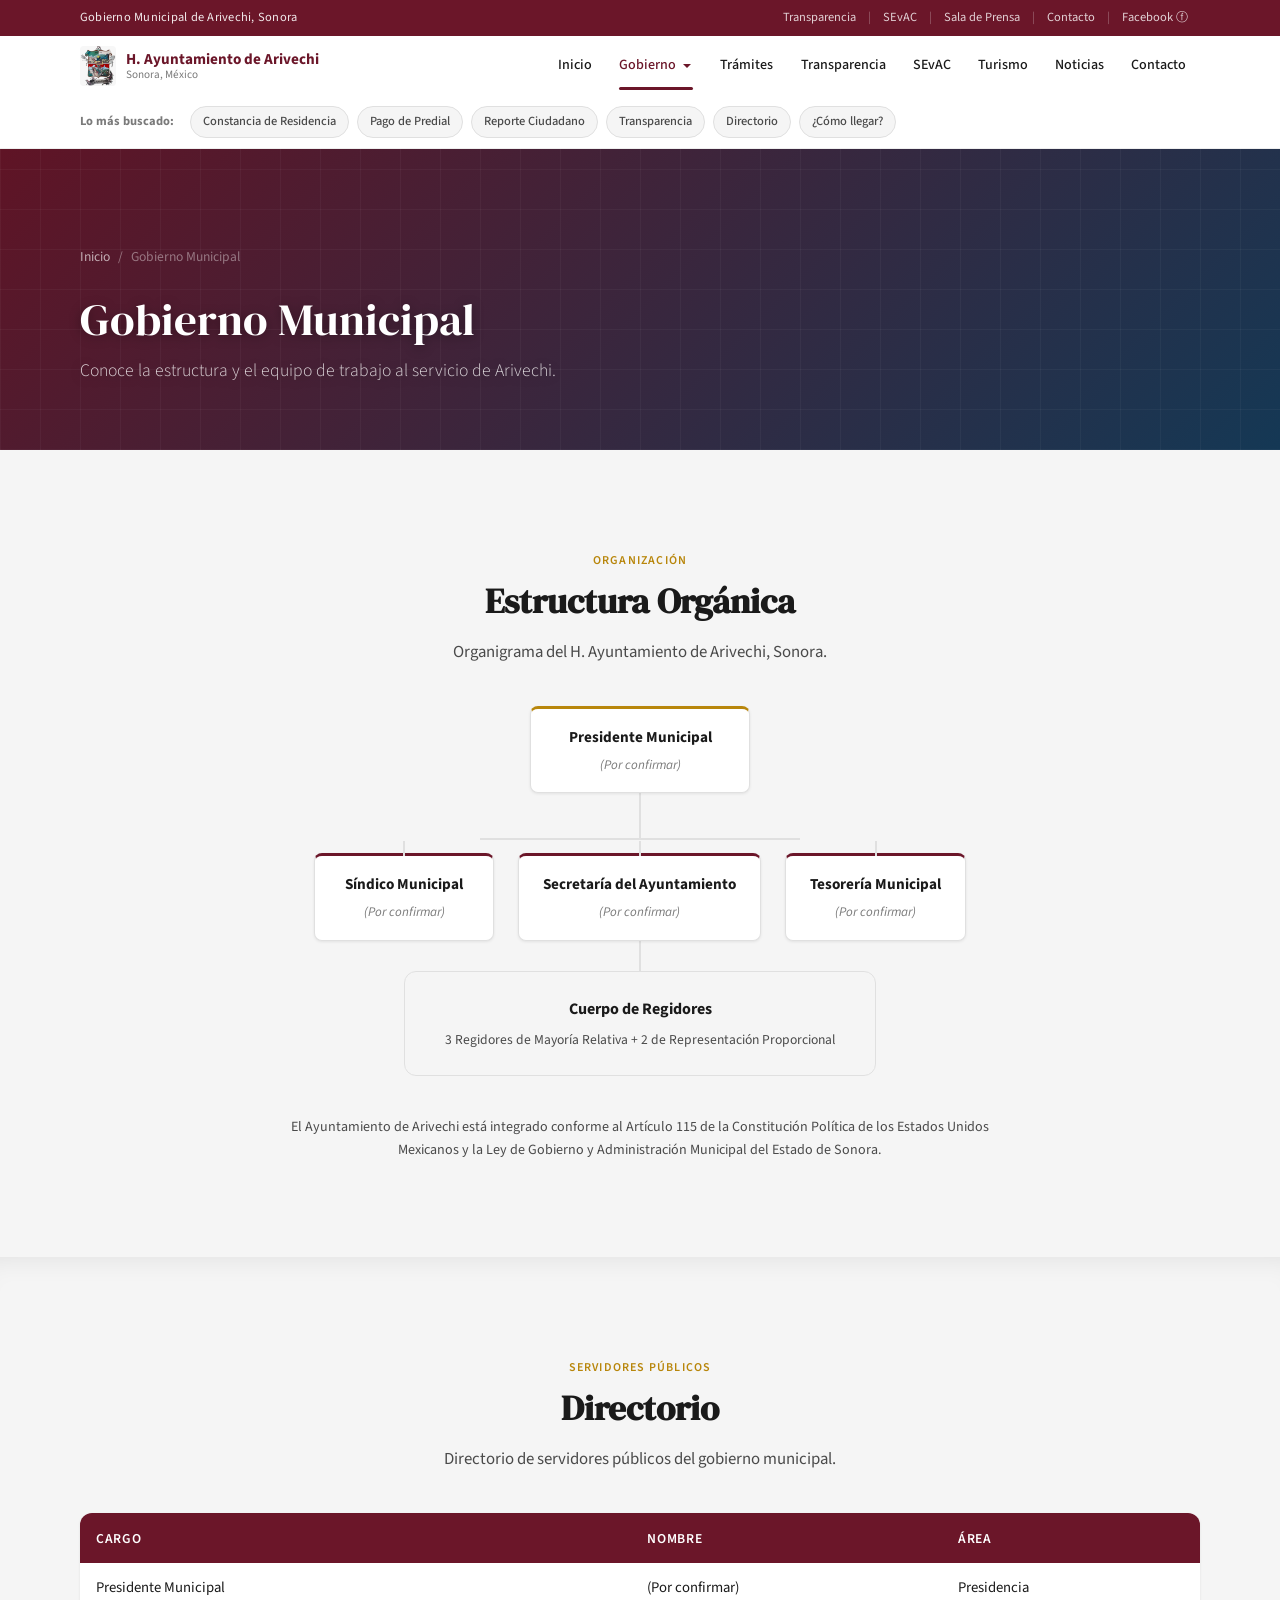
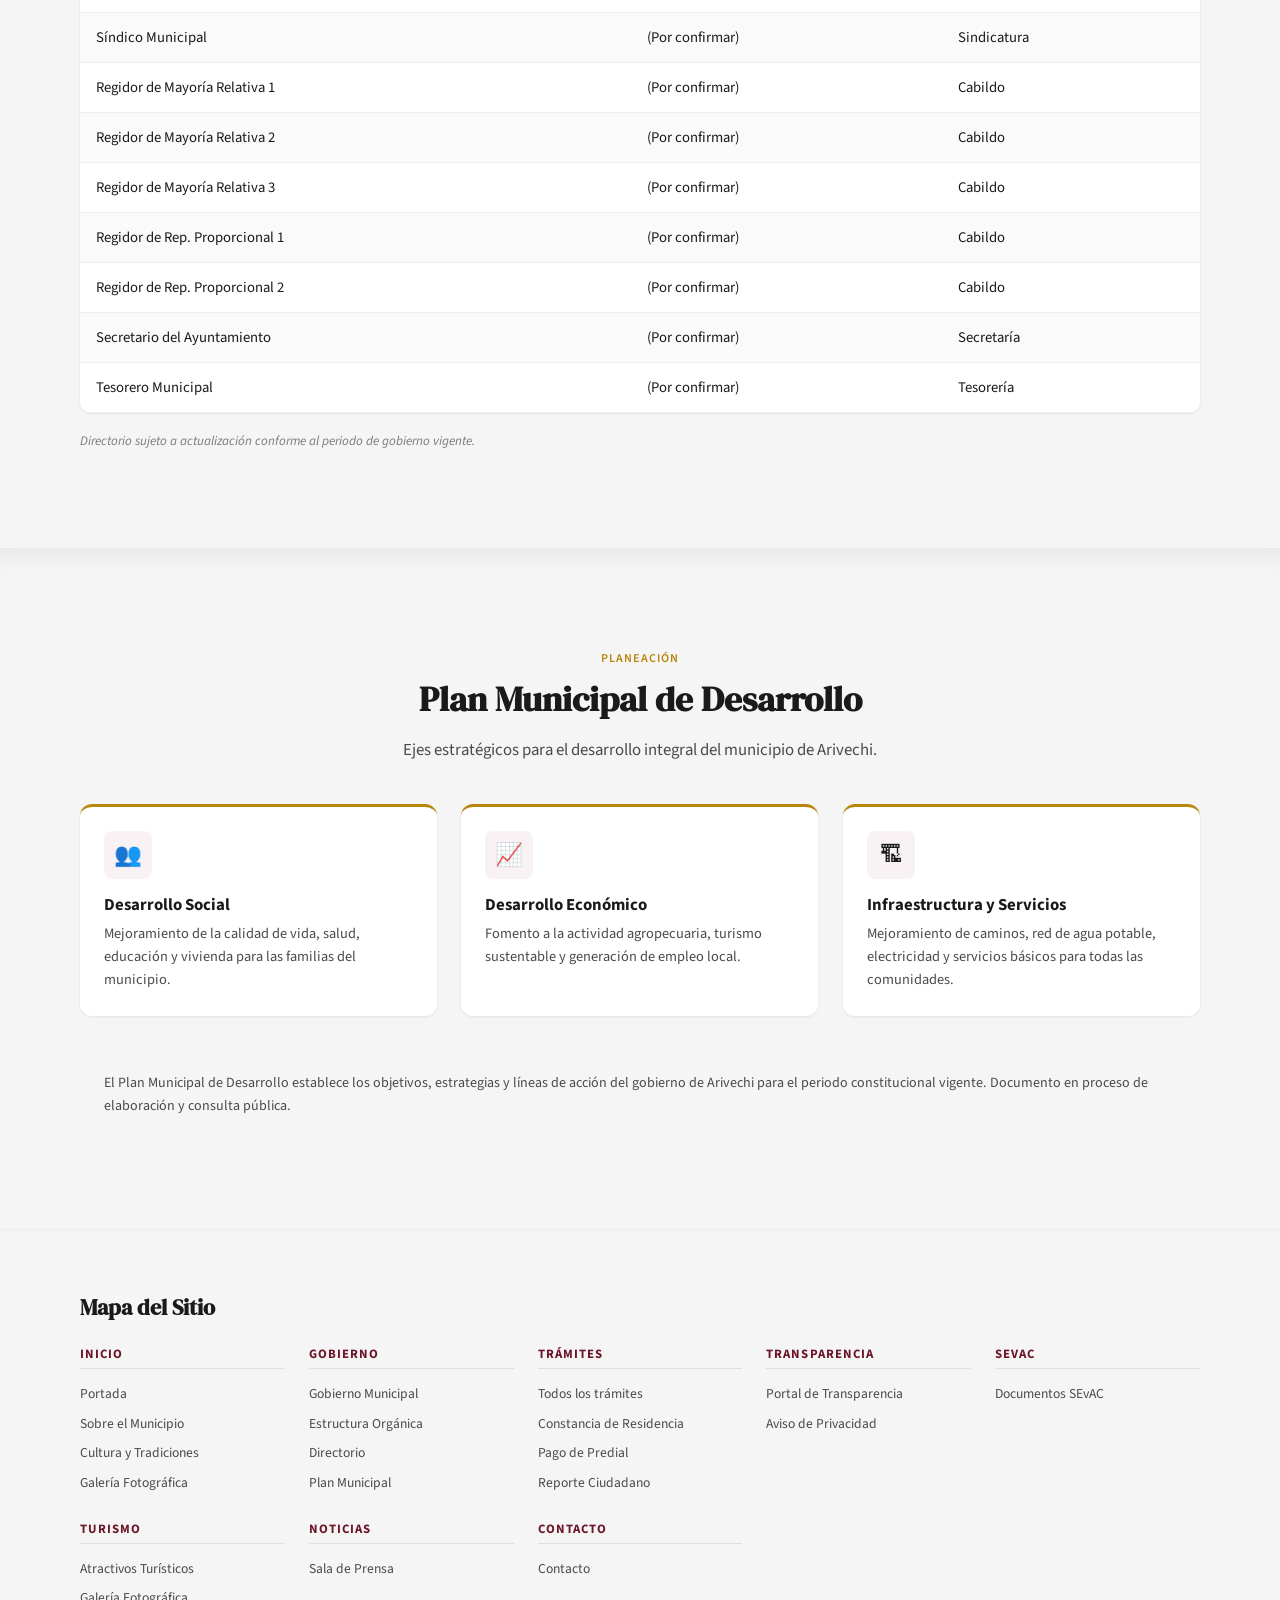
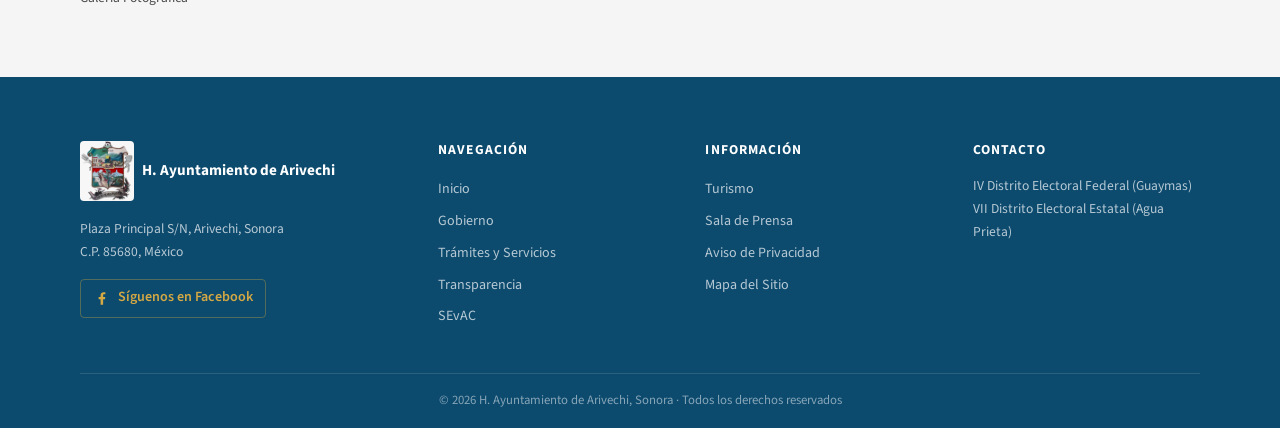
==== commit 18eb15ee: "agregar Facebook visible en topbar Co-Authored-By: Claude Opus 4.7 <noreply@anthropic.com>" ====
--- a/gobierno.html
+++ b/gobierno.html
@@ -38,8 +38,6 @@
     <div class="container">
       <span class="topbar__left">Gobierno Municipal de Arivechi, Sonora</span>
       <nav class="topbar__right" aria-label="Enlaces rápidos">
-        <a href="https://www.facebook.com/profile.php?id=100073040122918" class="topbar__link" target="_blank" rel="noopener noreferrer">Facebook</a>
-        <span class="topbar__sep">|</span>
         <a href="transparencia.html" class="topbar__link">Transparencia</a>
         <span class="topbar__sep">|</span>
         <a href="sevac.html" class="topbar__link">SEvAC</a>
@@ -47,6 +45,8 @@
         <a href="noticias.html" class="topbar__link">Sala de Prensa</a>
         <span class="topbar__sep">|</span>
         <a href="index.html#contacto" class="topbar__link">Contacto</a>
+        <span class="topbar__sep">|</span>
+        <a href="https://www.facebook.com/profile.php?id=100073040122918" target="_blank" rel="noopener noreferrer" class="topbar__link topbar__social">Facebook ⓕ</a>
       </nav>
     </div>
   </div>
--- a/css/nav-footer.css
+++ b/css/nav-footer.css
@@ -41,6 +41,10 @@
 
 .topbar__link:hover {
   color: #fff;
+}
+
+.topbar__social:hover {
+  color: var(--gob-gold);
 }
 
 .topbar__sep {
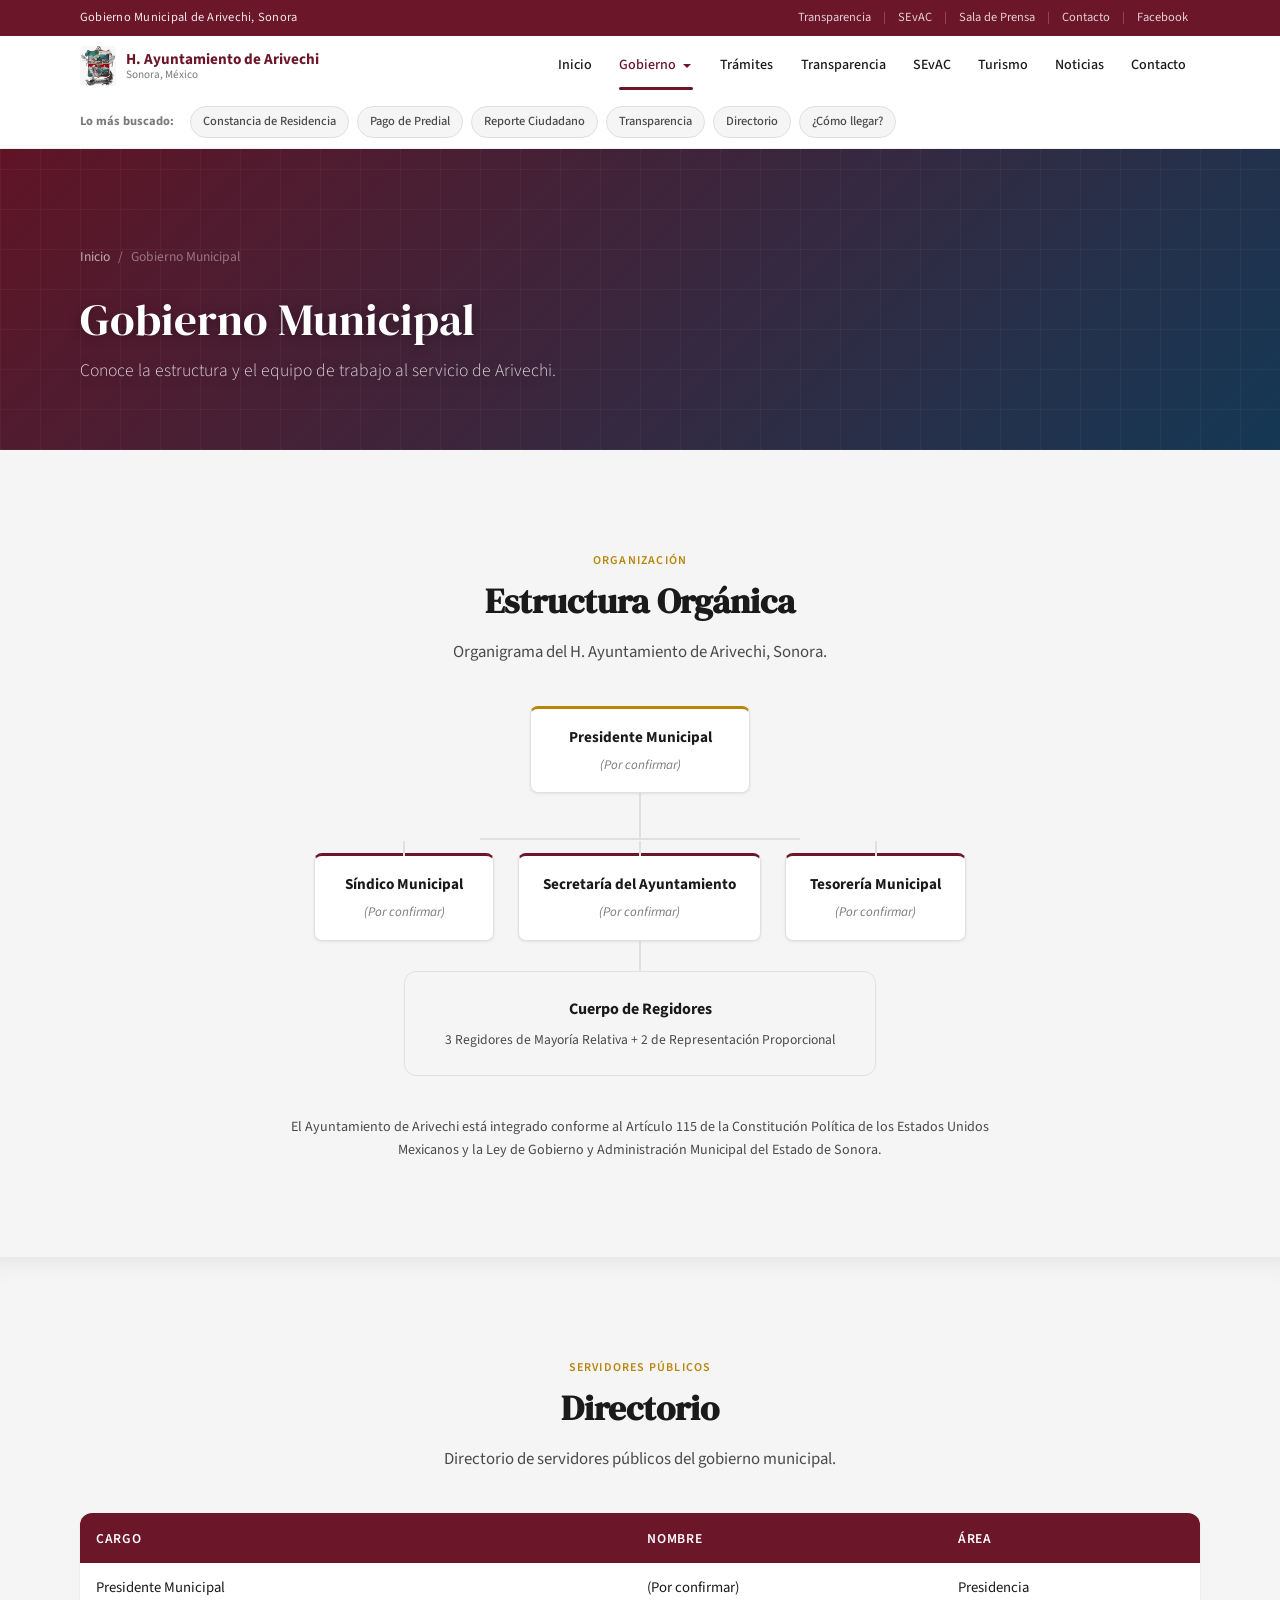
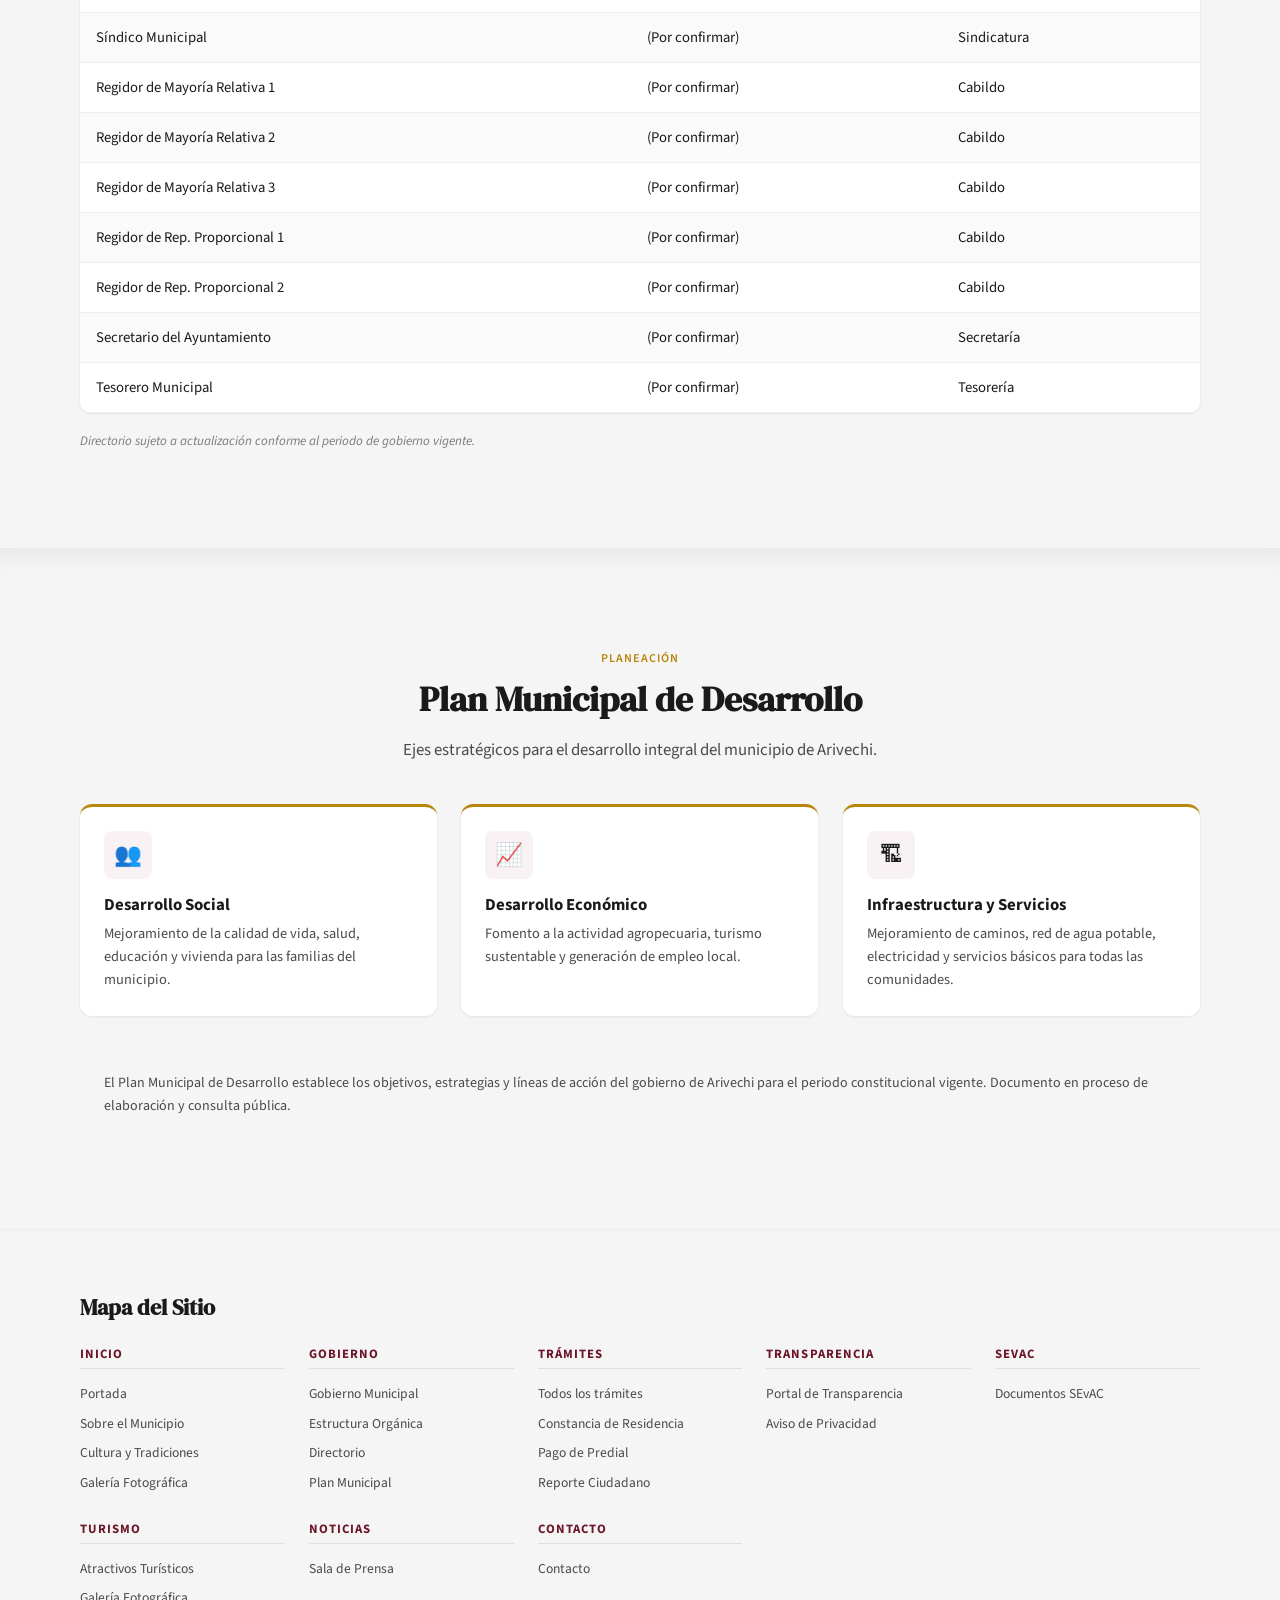
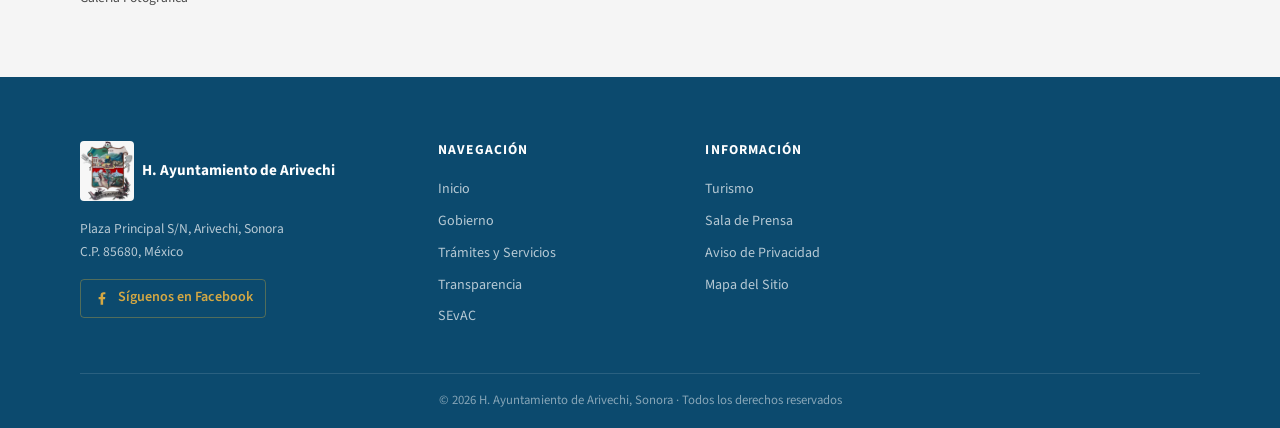
==== commit 805e78dd: "eliminar distritos del footer, agregar Facebook al topbar Co-Authored-By: Claude Opus 4.7 <noreply@a" ====
--- a/gobierno.html
+++ b/gobierno.html
@@ -46,7 +46,7 @@
         <span class="topbar__sep">|</span>
         <a href="index.html#contacto" class="topbar__link">Contacto</a>
         <span class="topbar__sep">|</span>
-        <a href="https://www.facebook.com/profile.php?id=100073040122918" target="_blank" rel="noopener noreferrer" class="topbar__link topbar__social">Facebook ⓕ</a>
+        <a href="https://www.facebook.com/profile.php?id=100073040122918" target="_blank" class="topbar__link">Facebook</a>
       </nav>
     </div>
   </div>
@@ -399,13 +399,6 @@
           <a href="transparencia.html#aviso-privacidad" class="footer__link">Aviso de Privacidad</a>
           <a href="#mapa-sitio" class="footer__link">Mapa del Sitio</a>
         </div>
-        <div class="footer__col">
-          <h3 class="footer__col-title">Contacto</h3>
-          <p class="footer__text">
-            IV Distrito Electoral Federal (Guaymas)<br>
-            VII Distrito Electoral Estatal (Agua Prieta)
-          </p>
-        </div>
       </div>
       <div class="footer__bottom">
         <p class="footer__copyright">&copy; 2026 H. Ayuntamiento de Arivechi, Sonora &middot; Todos los derechos reservados</p>
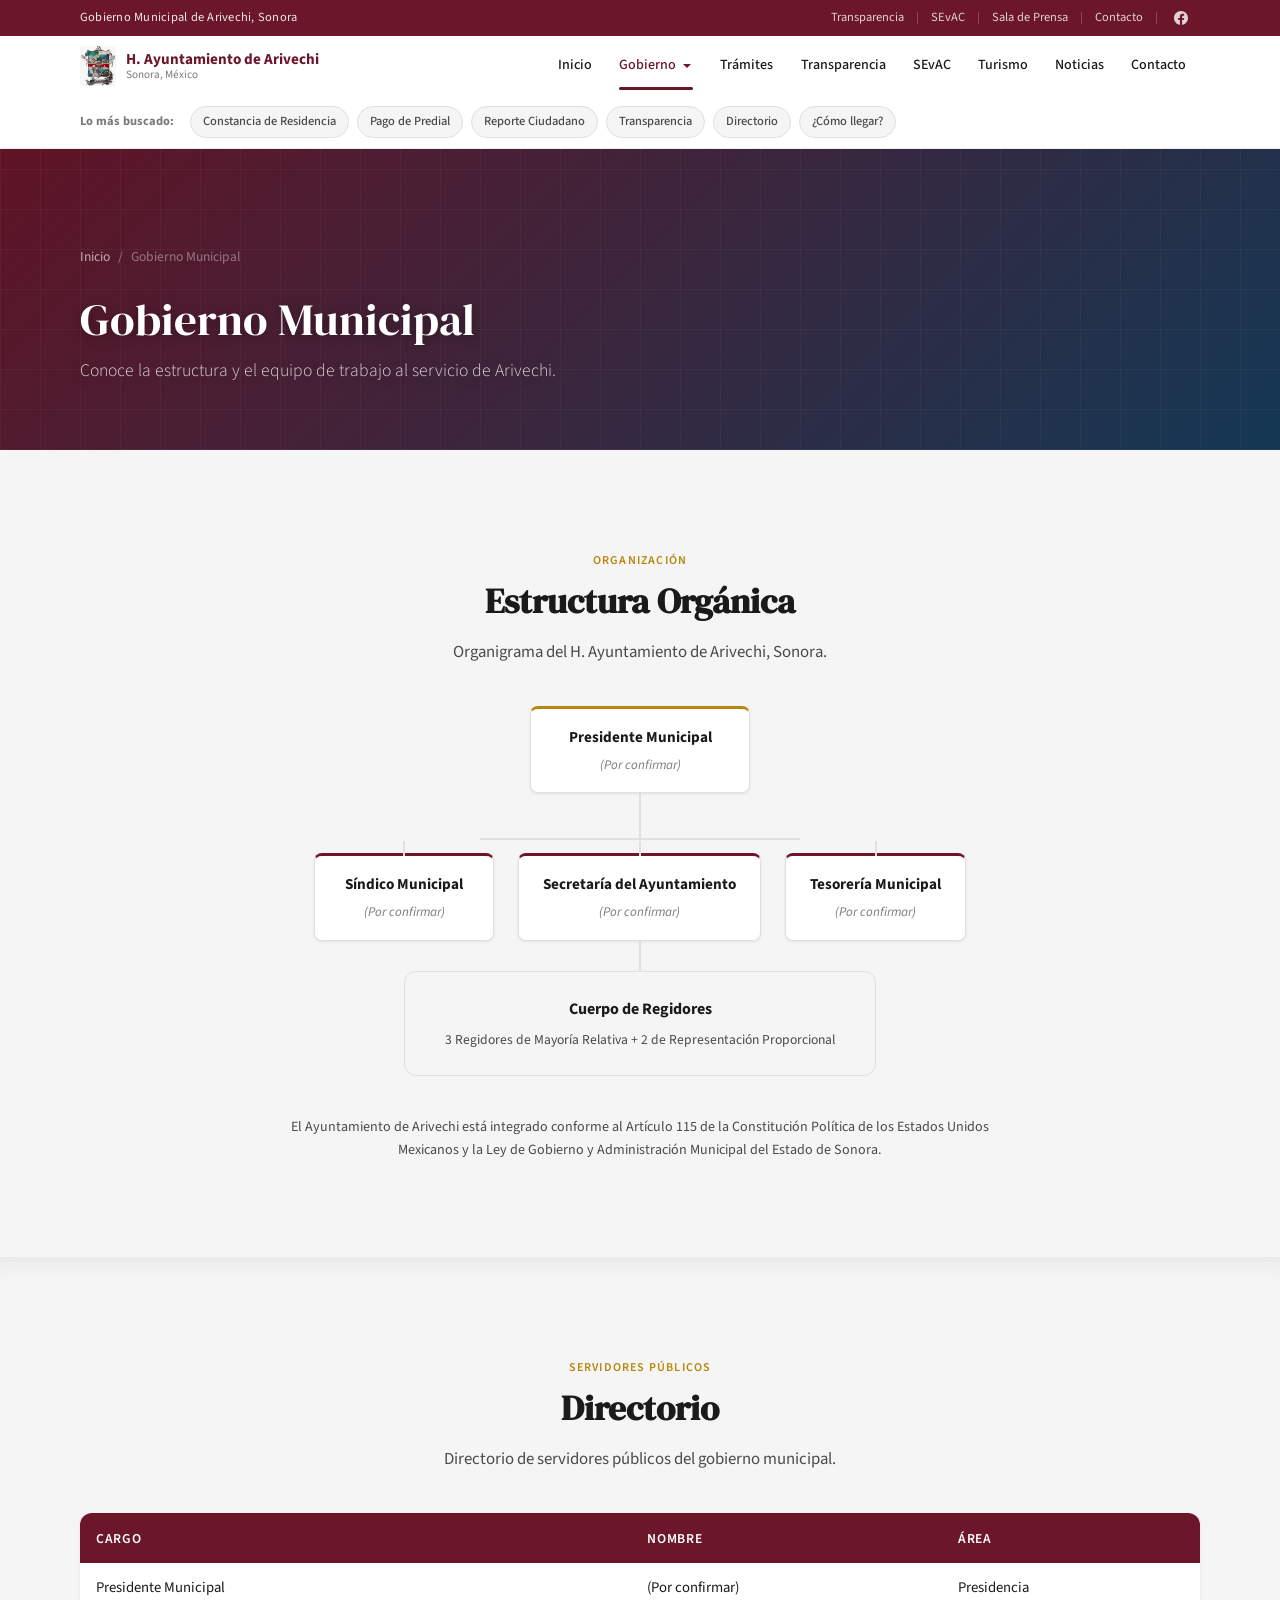
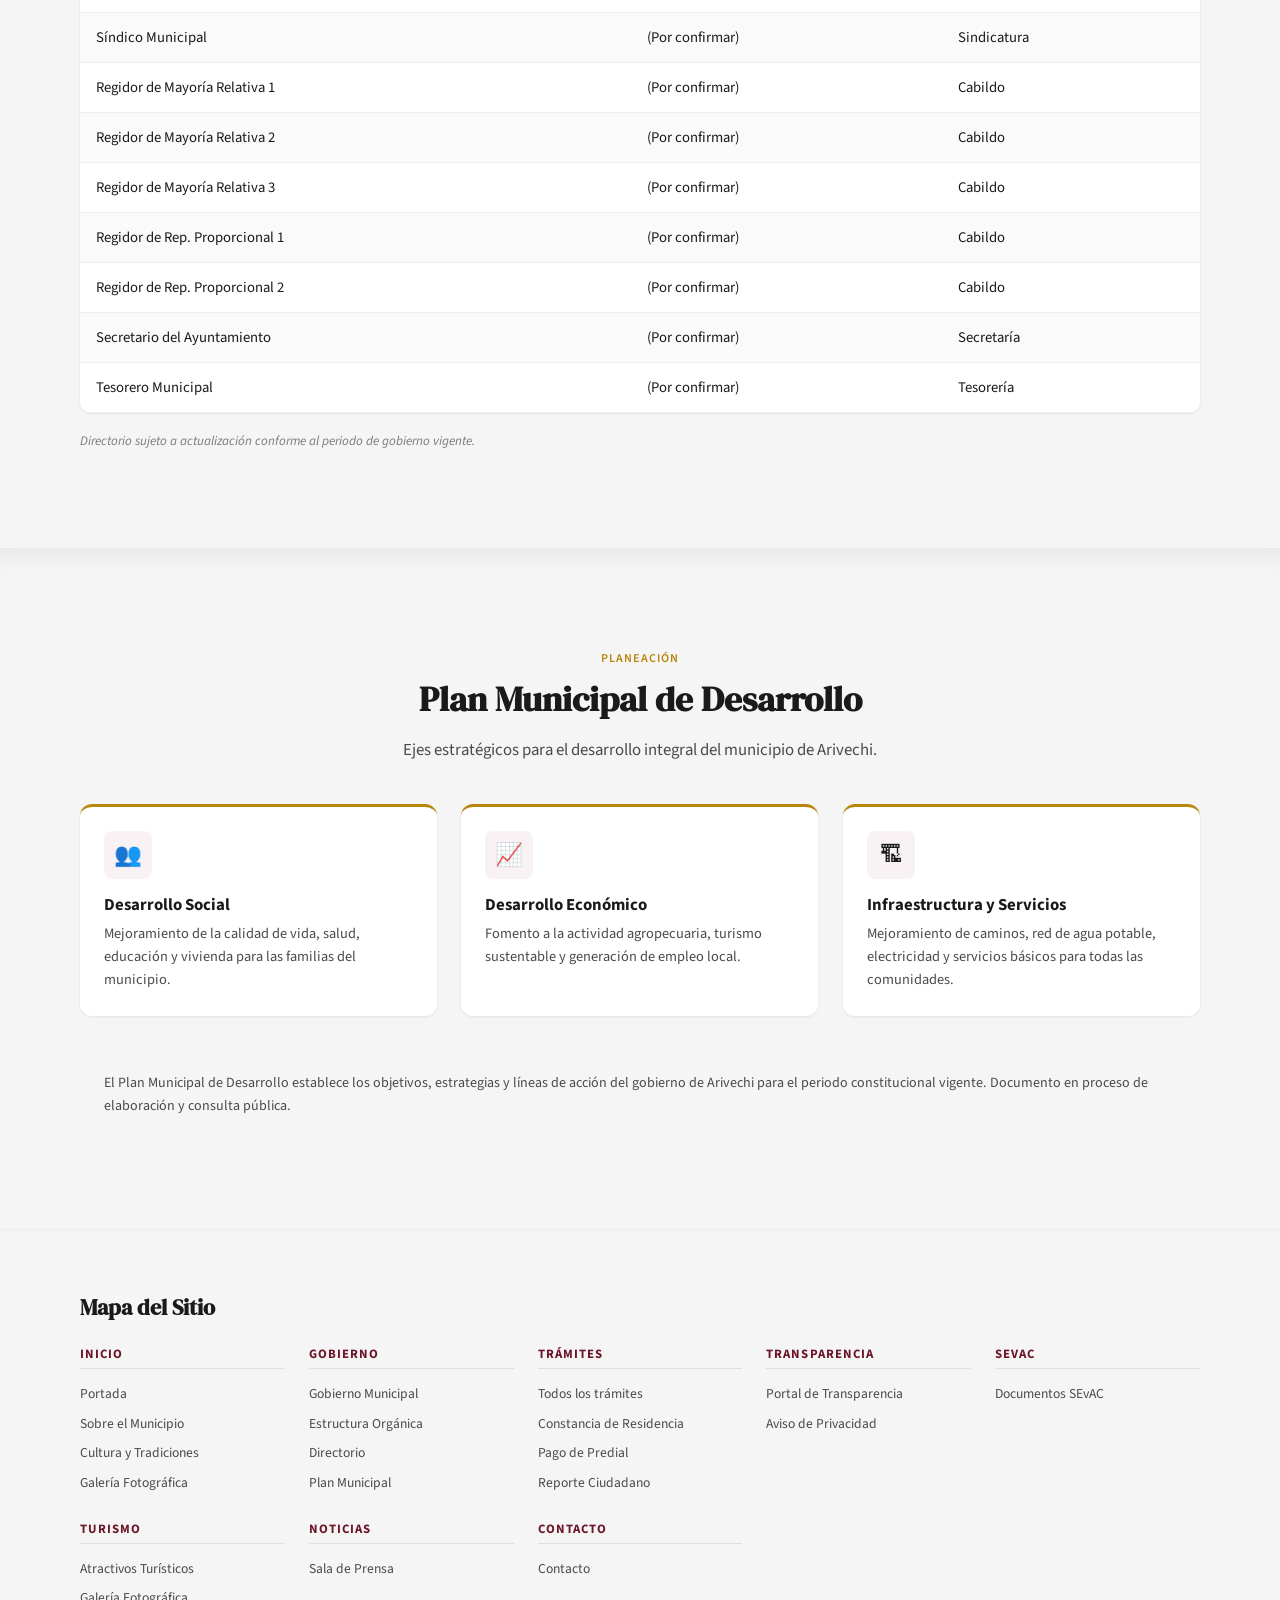
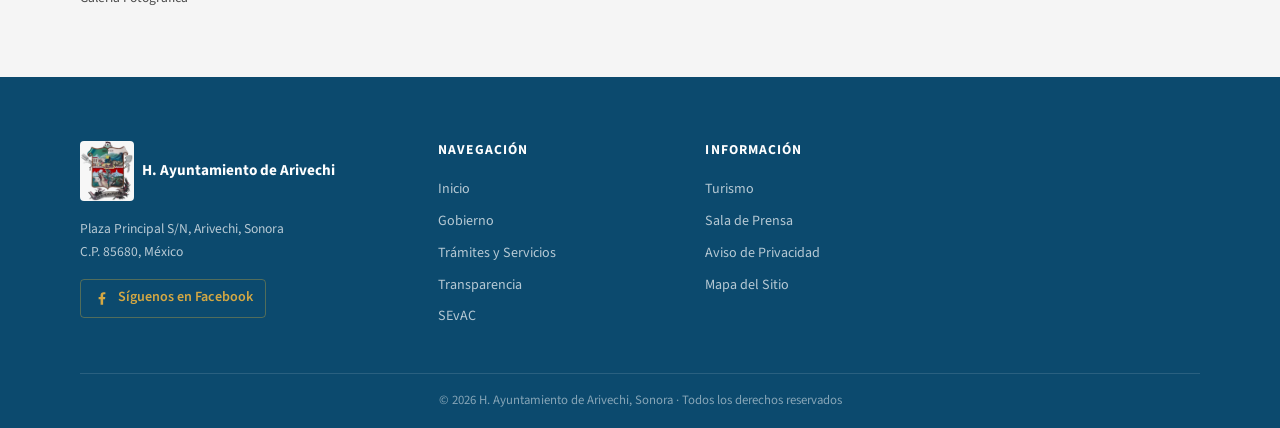
==== commit eb135775: "agregar icono Facebook visible en topbar Co-Authored-By: Claude Opus 4.7 <noreply@anthropic.com>" ====
--- a/gobierno.html
+++ b/gobierno.html
@@ -46,7 +46,9 @@
         <span class="topbar__sep">|</span>
         <a href="index.html#contacto" class="topbar__link">Contacto</a>
         <span class="topbar__sep">|</span>
-        <a href="https://www.facebook.com/profile.php?id=100073040122918" target="_blank" class="topbar__link">Facebook</a>
+        <a href="https://www.facebook.com/profile.php?id=100073040122918" target="_blank" class="topbar__link topbar__facebook" aria-label="Facebook">
+          <svg width="16" height="16" viewBox="0 0 24 24" fill="currentColor"><path d="M24 12.073c0-6.627-5.373-12-12-12s-12 5.373-12 12c0 5.99 4.388 10.954 10.125 11.854v-8.385H7.078v-3.47h3.047V9.43c0-3.007 1.792-4.669 4.533-4.669 1.312 0 2.686.235 2.686.235v2.953H15.83c-1.491 0-1.956.925-1.956 1.874v2.25h3.328l-.532 3.47h-2.796v8.385C19.612 23.027 24 18.062 24 12.073z"/></svg>
+        </a>
       </nav>
     </div>
   </div>
--- a/css/nav-footer.css
+++ b/css/nav-footer.css
@@ -45,6 +45,23 @@
 
 .topbar__social:hover {
   color: var(--gob-gold);
+}
+
+.topbar__facebook {
+  display: inline-flex;
+  align-items: center;
+  margin-left: 4px;
+}
+
+.topbar__facebook svg {
+  width: 14px;
+  height: 14px;
+  fill: rgba(255,255,255,0.8);
+  transition: fill 0.3s;
+}
+
+.topbar__facebook:hover svg {
+  fill: #D4A843;
 }
 
 .topbar__sep {
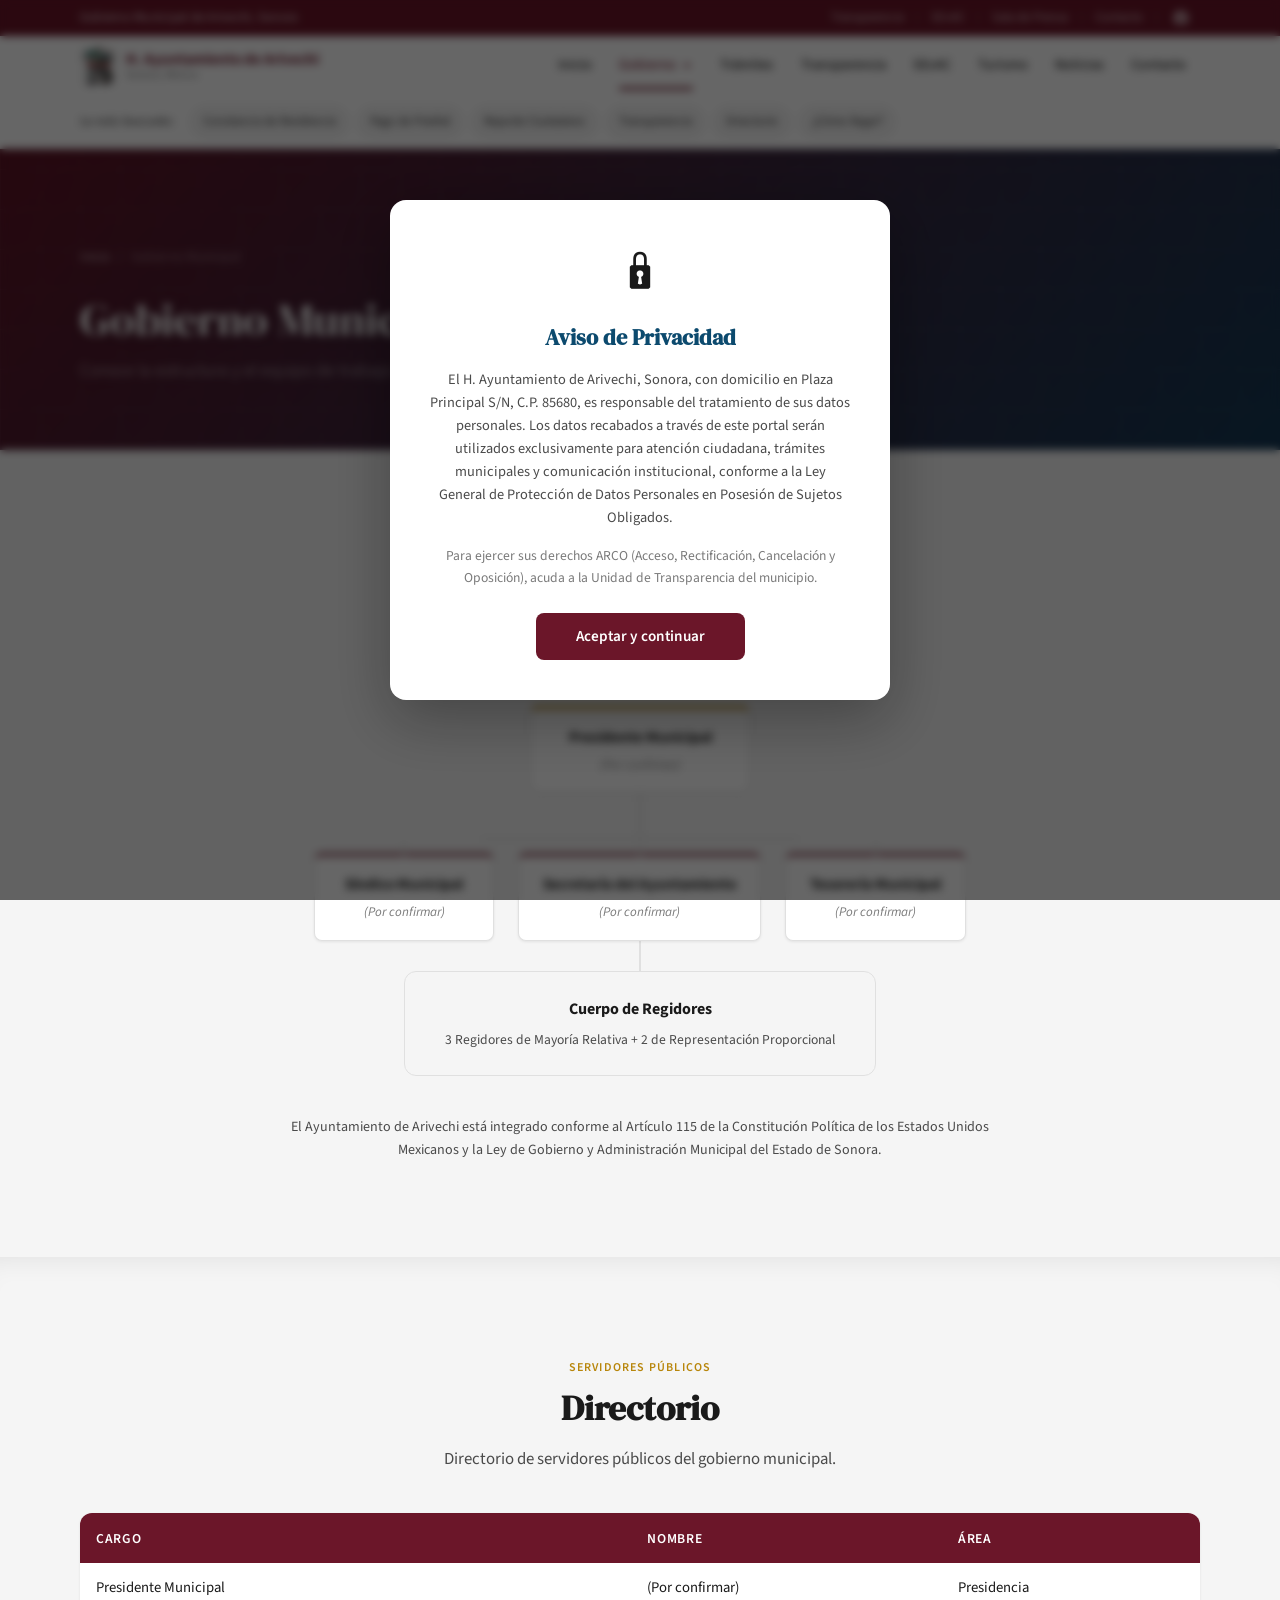
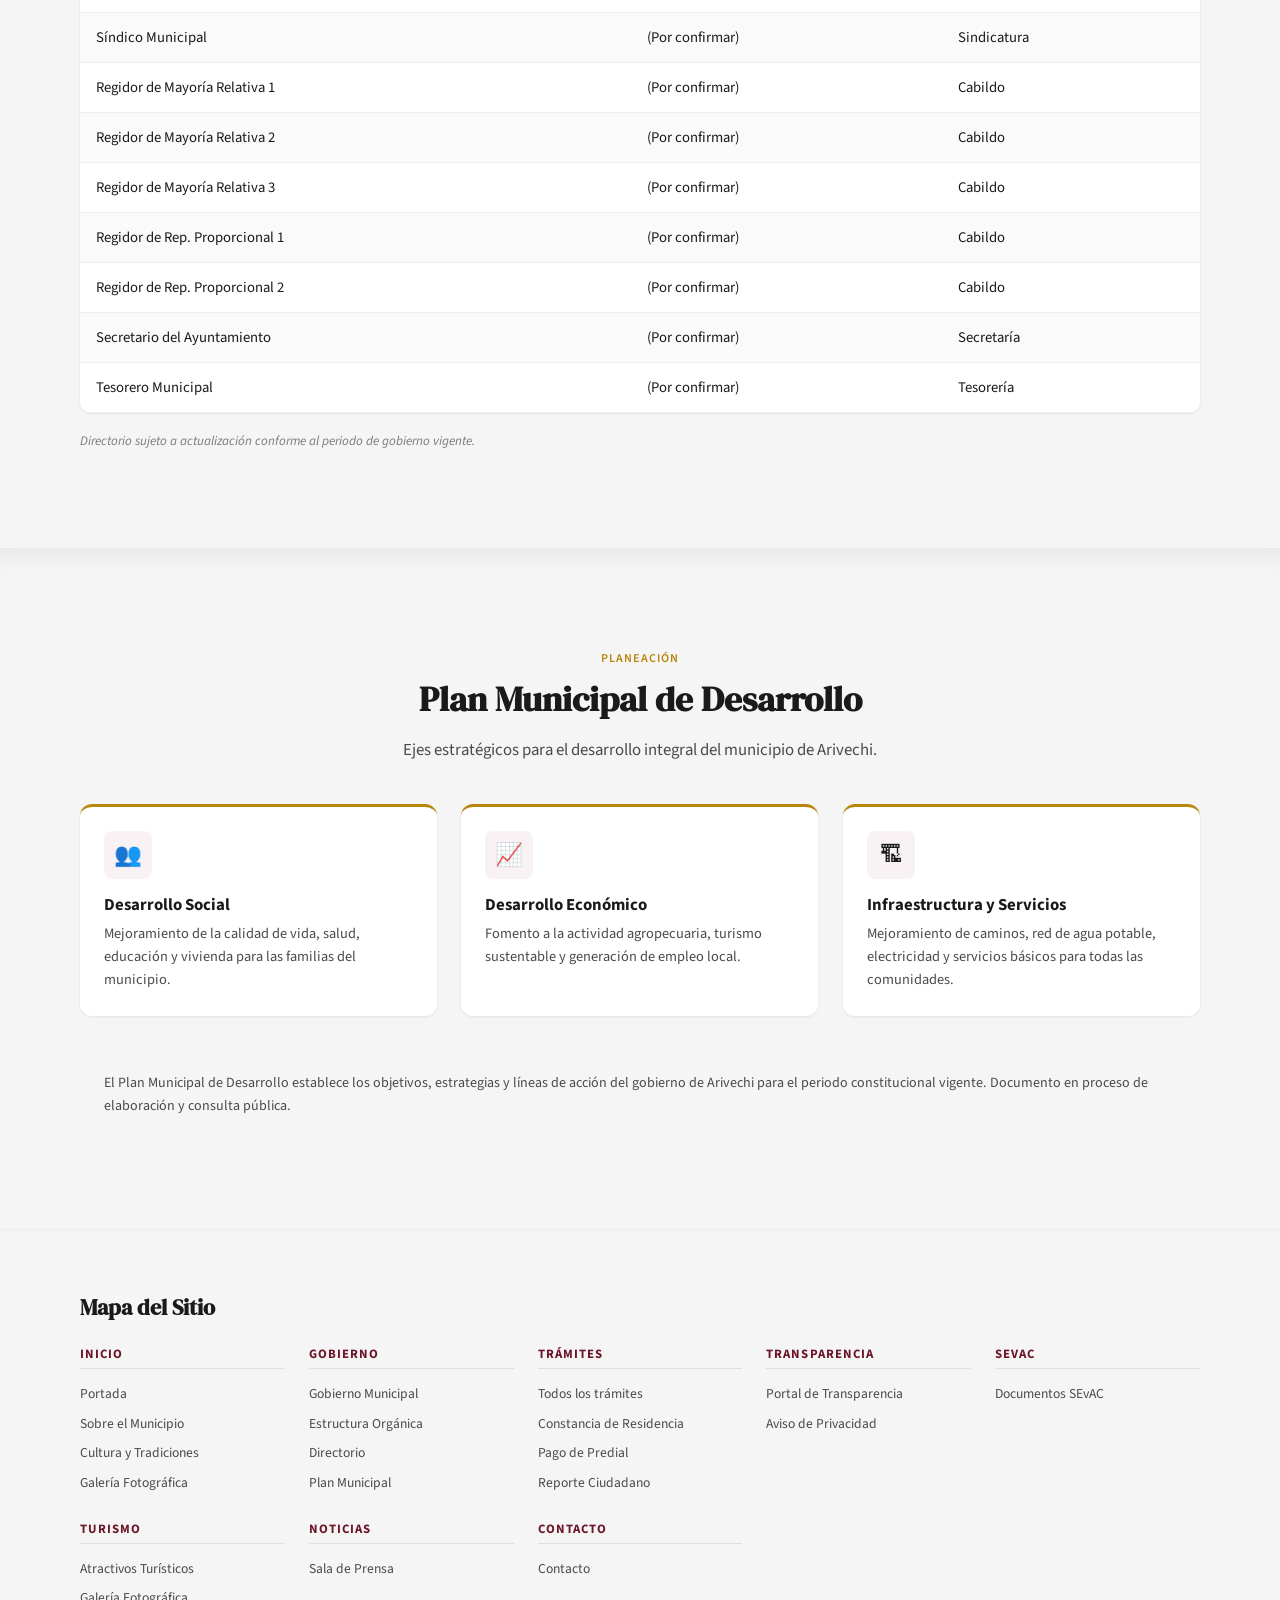
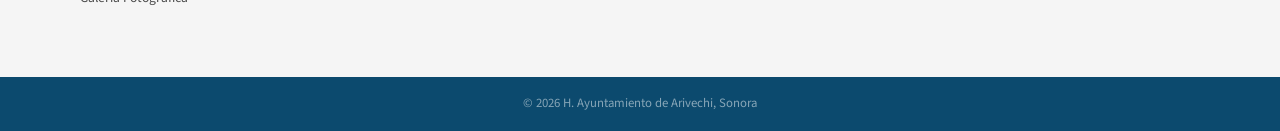
==== commit b1da9c23: "eliminar footer, agregar popup aviso de privacidad Co-Authored-By: Claude Opus 4.7 <noreply@anthropi" ====
--- a/gobierno.html
+++ b/gobierno.html
@@ -369,44 +369,29 @@
   </section>
 
   <!-- === FOOTER === -->
-  <footer class="footer">
-    <div class="container">
-      <div class="footer__grid">
-        <div class="footer__col">
-          <div class="footer__brand">
-            <img src="assets/images/escudo-arivechi.png" alt="Escudo de Arivechi" class="footer__escudo">
-            <span class="footer__brand-text">H. Ayuntamiento de Arivechi</span>
-          </div>
-          <address class="footer__address">
-            Plaza Principal S/N, Arivechi, Sonora<br>
-            C.P. 85680, México
-          </address>
-          <a href="https://www.facebook.com/profile.php?id=100073040122918" class="footer__social" target="_blank" rel="noopener noreferrer">
-            <svg class="footer__social-icon" viewBox="0 0 24 24" aria-hidden="true"><path d="M13.5 21v-7.5h2.5l.4-3h-2.9V8.6c0-.87.24-1.46 1.49-1.46H16.5V4.45C16.17 4.4 15.2 4.3 14.07 4.3c-2.36 0-3.97 1.44-3.97 4.08V10.5H7.5v3h2.6V21h3.4z"/></svg>
-            Síguenos en Facebook
-          </a>
-        </div>
-        <div class="footer__col">
-          <h3 class="footer__col-title">Navegación</h3>
-          <a href="index.html" class="footer__link">Inicio</a>
-          <a href="gobierno.html" class="footer__link">Gobierno</a>
-          <a href="tramites.html" class="footer__link">Trámites y Servicios</a>
-          <a href="transparencia.html" class="footer__link">Transparencia</a>
-          <a href="sevac.html" class="footer__link">SEvAC</a>
-        </div>
-        <div class="footer__col">
-          <h3 class="footer__col-title">Información</h3>
-          <a href="index.html#turismo" class="footer__link">Turismo</a>
-          <a href="noticias.html" class="footer__link">Sala de Prensa</a>
-          <a href="transparencia.html#aviso-privacidad" class="footer__link">Aviso de Privacidad</a>
-          <a href="#mapa-sitio" class="footer__link">Mapa del Sitio</a>
-        </div>
-      </div>
-      <div class="footer__bottom">
-        <p class="footer__copyright">&copy; 2026 H. Ayuntamiento de Arivechi, Sonora &middot; Todos los derechos reservados</p>
-      </div>
-    </div>
+  <footer style="background:#0C4A6E; text-align:center; padding:1rem; font-size:0.8rem; color:rgba(255,255,255,0.5);">
+    &copy; 2026 H. Ayuntamiento de Arivechi, Sonora
   </footer>
+
+  <!-- === AVISO DE PRIVACIDAD === -->
+  <div id="privacyOverlay" class="privacy-overlay">
+    <div class="privacy-popup">
+      <div class="privacy-popup__icon">🔒</div>
+      <h3 class="privacy-popup__title">Aviso de Privacidad</h3>
+      <p class="privacy-popup__text">
+        El H. Ayuntamiento de Arivechi, Sonora, con domicilio en Plaza Principal S/N, C.P. 85680,
+        es responsable del tratamiento de sus datos personales. Los datos recabados a través de este
+        portal serán utilizados exclusivamente para atención ciudadana, trámites municipales y
+        comunicación institucional, conforme a la Ley General de Protección de Datos Personales en
+        Posesión de Sujetos Obligados.
+      </p>
+      <p class="privacy-popup__text" style="font-size:0.85rem; color:#7A7A7A;">
+        Para ejercer sus derechos ARCO (Acceso, Rectificación, Cancelación y Oposición),
+        acuda a la Unidad de Transparencia del municipio.
+      </p>
+      <button id="acceptPrivacy" class="privacy-popup__btn">Aceptar y continuar</button>
+    </div>
+  </div>
 
 </body>
 </html>
--- a/css/globals.css
+++ b/css/globals.css
@@ -844,3 +844,69 @@
     padding-right: var(--sp-lg);
   }
 }
+
+/* === AVISO DE PRIVACIDAD (POPUP) === */
+.privacy-overlay {
+  position: fixed;
+  inset: 0;
+  background: rgba(0,0,0,0.6);
+  backdrop-filter: blur(4px);
+  -webkit-backdrop-filter: blur(4px);
+  display: flex;
+  align-items: center;
+  justify-content: center;
+  z-index: 99999;
+  padding: 1rem;
+}
+
+.privacy-overlay.hidden {
+  display: none;
+}
+
+.privacy-popup {
+  background: #FFFFFF;
+  border-radius: 16px;
+  padding: 2.5rem;
+  max-width: 500px;
+  width: 100%;
+  text-align: center;
+  box-shadow: 0 20px 60px rgba(0,0,0,0.3);
+  animation: fadeInUp 0.4s ease-out;
+}
+
+.privacy-popup__icon {
+  font-size: 2.5rem;
+  margin-bottom: 1rem;
+}
+
+.privacy-popup__title {
+  font-family: 'DM Serif Display', Georgia, serif;
+  font-size: 1.4rem;
+  color: #0C4A6E;
+  margin-bottom: 1rem;
+}
+
+.privacy-popup__text {
+  font-size: 0.9rem;
+  color: #4A4A4A;
+  line-height: 1.6;
+  margin-bottom: 1rem;
+}
+
+.privacy-popup__btn {
+  background: #6B1629;
+  color: #FFFFFF;
+  border: none;
+  padding: 0.8rem 2.5rem;
+  font-family: 'Source Sans 3', sans-serif;
+  font-size: 0.95rem;
+  font-weight: 600;
+  border-radius: 8px;
+  cursor: pointer;
+  transition: background 0.3s;
+  margin-top: 0.5rem;
+}
+
+.privacy-popup__btn:hover {
+  background: #8C2038;
+}
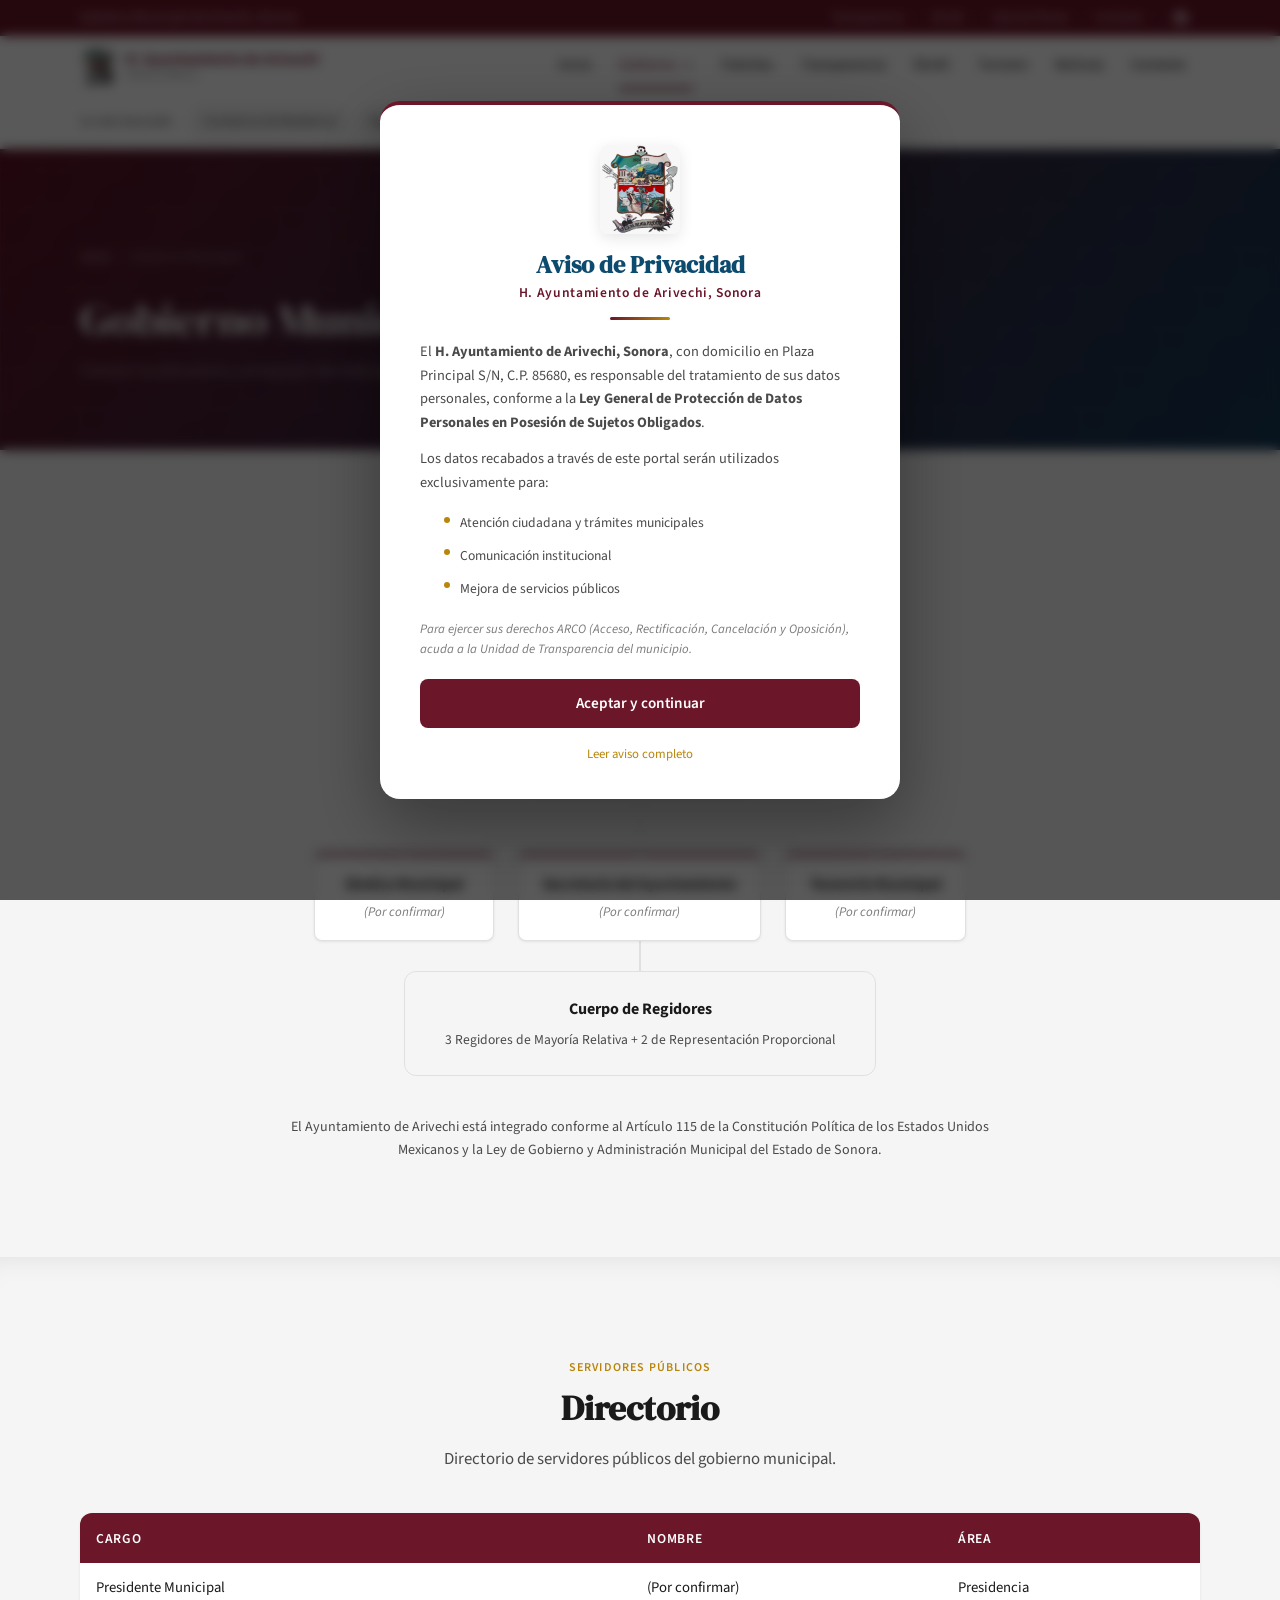
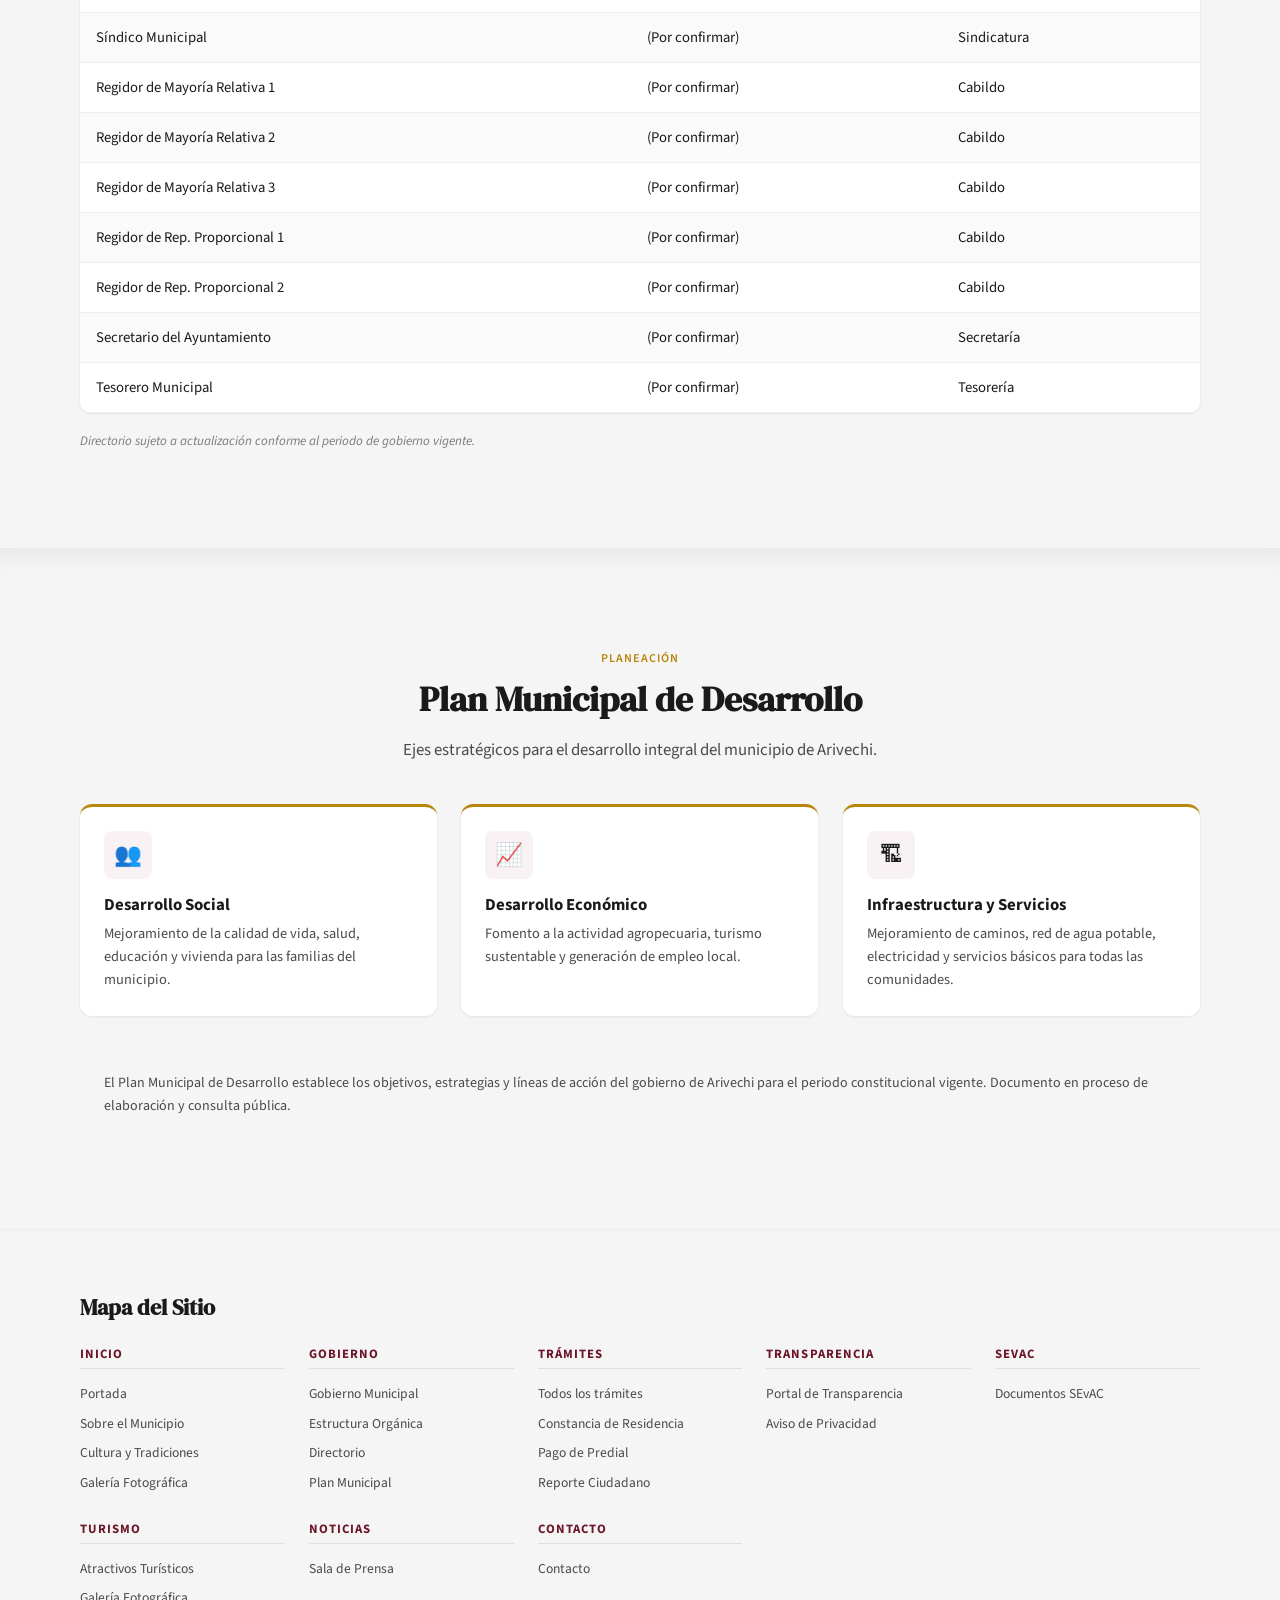
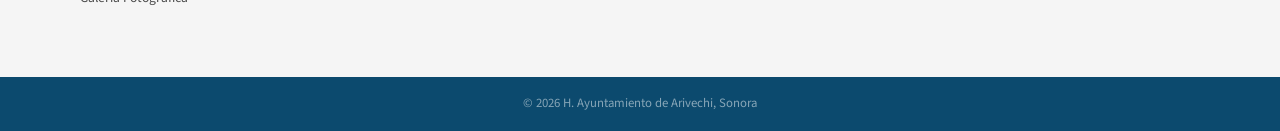
==== commit 30d9a034: "mejorar popup aviso de privacidad con escudo y diseño Co-Authored-By: Claude Opus 4.7 <noreply@anthr" ====
--- a/gobierno.html
+++ b/gobierno.html
@@ -376,20 +376,29 @@
   <!-- === AVISO DE PRIVACIDAD === -->
   <div id="privacyOverlay" class="privacy-overlay">
     <div class="privacy-popup">
-      <div class="privacy-popup__icon">🔒</div>
+      <img src="assets/images/escudo-arivechi.png" alt="Escudo de Arivechi" class="privacy-popup__escudo">
       <h3 class="privacy-popup__title">Aviso de Privacidad</h3>
+      <h4 class="privacy-popup__subtitle">H. Ayuntamiento de Arivechi, Sonora</h4>
+      <div class="privacy-popup__divider"></div>
       <p class="privacy-popup__text">
-        El H. Ayuntamiento de Arivechi, Sonora, con domicilio en Plaza Principal S/N, C.P. 85680,
-        es responsable del tratamiento de sus datos personales. Los datos recabados a través de este
-        portal serán utilizados exclusivamente para atención ciudadana, trámites municipales y
-        comunicación institucional, conforme a la Ley General de Protección de Datos Personales en
-        Posesión de Sujetos Obligados.
+        El <strong>H. Ayuntamiento de Arivechi, Sonora</strong>, con domicilio en Plaza Principal S/N,
+        C.P. 85680, es responsable del tratamiento de sus datos personales, conforme a la
+        <strong>Ley General de Protección de Datos Personales en Posesión de Sujetos Obligados</strong>.
       </p>
-      <p class="privacy-popup__text" style="font-size:0.85rem; color:#7A7A7A;">
+      <p class="privacy-popup__text">
+        Los datos recabados a través de este portal serán utilizados exclusivamente para:
+      </p>
+      <ul class="privacy-popup__list">
+        <li>Atención ciudadana y trámites municipales</li>
+        <li>Comunicación institucional</li>
+        <li>Mejora de servicios públicos</li>
+      </ul>
+      <p class="privacy-popup__arco">
         Para ejercer sus derechos ARCO (Acceso, Rectificación, Cancelación y Oposición),
         acuda a la Unidad de Transparencia del municipio.
       </p>
       <button id="acceptPrivacy" class="privacy-popup__btn">Aceptar y continuar</button>
+      <a href="transparencia.html#aviso-privacidad" class="privacy-popup__link">Leer aviso completo</a>
     </div>
   </div>
 
--- a/css/globals.css
+++ b/css/globals.css
@@ -849,9 +849,9 @@
 .privacy-overlay {
   position: fixed;
   inset: 0;
-  background: rgba(0,0,0,0.6);
-  backdrop-filter: blur(4px);
-  -webkit-backdrop-filter: blur(4px);
+  background: rgba(0,0,0,0.65);
+  backdrop-filter: blur(6px);
+  -webkit-backdrop-filter: blur(6px);
   display: flex;
   align-items: center;
   justify-content: center;
@@ -865,48 +865,135 @@
 
 .privacy-popup {
   background: #FFFFFF;
-  border-radius: 16px;
-  padding: 2.5rem;
-  max-width: 500px;
+  border-radius: 20px;
+  padding: 2.5rem 2.5rem 2rem;
+  max-width: 520px;
   width: 100%;
   text-align: center;
-  box-shadow: 0 20px 60px rgba(0,0,0,0.3);
-  animation: fadeInUp 0.4s ease-out;
-}
-
-.privacy-popup__icon {
-  font-size: 2.5rem;
-  margin-bottom: 1rem;
+  box-shadow: 0 25px 70px rgba(0,0,0,0.35);
+  animation: fadeInUp 0.5s ease-out;
+  border-top: 4px solid #6B1629;
+  max-height: 90vh;
+  overflow-y: auto;
+}
+
+.privacy-popup__escudo {
+  width: 80px;
+  height: auto;
+  margin: 0 auto 1rem;
+  display: block;
+  border-radius: 8px;
+  box-shadow: 0 4px 15px rgba(0,0,0,0.1);
 }
 
 .privacy-popup__title {
   font-family: 'DM Serif Display', Georgia, serif;
-  font-size: 1.4rem;
+  font-size: 1.5rem;
   color: #0C4A6E;
+  margin-bottom: 0.25rem;
+}
+
+.privacy-popup__subtitle {
+  font-family: 'Source Sans 3', sans-serif;
+  font-size: 0.85rem;
+  font-weight: 600;
+  color: #6B1629;
+  letter-spacing: 0.05em;
   margin-bottom: 1rem;
+}
+
+.privacy-popup__divider {
+  width: 60px;
+  height: 3px;
+  background: linear-gradient(90deg, #6B1629, #B8860B);
+  margin: 0 auto 1.25rem;
+  border-radius: 2px;
 }
 
 .privacy-popup__text {
   font-size: 0.9rem;
   color: #4A4A4A;
-  line-height: 1.6;
-  margin-bottom: 1rem;
+  line-height: 1.65;
+  margin-bottom: 0.75rem;
+  text-align: left;
+}
+
+.privacy-popup__list {
+  text-align: left;
+  margin: 0 0 1rem 1.5rem;
+  list-style: none;
+}
+
+.privacy-popup__list li {
+  font-size: 0.85rem;
+  color: #4A4A4A;
+  padding: 0.3rem 0;
+  position: relative;
+  padding-left: 1rem;
+}
+
+.privacy-popup__list li::before {
+  content: '';
+  position: absolute;
+  left: 0;
+  top: 0.65rem;
+  width: 6px;
+  height: 6px;
+  background: #B8860B;
+  border-radius: 50%;
+}
+
+.privacy-popup__arco {
+  font-size: 0.8rem;
+  color: #7A7A7A;
+  line-height: 1.5;
+  margin-bottom: 1.25rem;
+  text-align: left;
+  font-style: italic;
 }
 
 .privacy-popup__btn {
   background: #6B1629;
   color: #FFFFFF;
   border: none;
-  padding: 0.8rem 2.5rem;
+  padding: 0.85rem 2.5rem;
   font-family: 'Source Sans 3', sans-serif;
   font-size: 0.95rem;
   font-weight: 600;
   border-radius: 8px;
   cursor: pointer;
-  transition: background 0.3s;
-  margin-top: 0.5rem;
+  transition: all 0.3s;
+  width: 100%;
+  margin-bottom: 0.75rem;
 }
 
 .privacy-popup__btn:hover {
   background: #8C2038;
-}
+  box-shadow: 0 4px 15px rgba(107,22,41,0.3);
+}
+
+.privacy-popup__link {
+  display: inline-block;
+  font-size: 0.8rem;
+  color: #B8860B;
+  text-decoration: none;
+  transition: color 0.3s;
+}
+
+.privacy-popup__link:hover {
+  color: #6B1629;
+  text-decoration: underline;
+}
+
+@media (max-width: 480px) {
+  .privacy-popup {
+    padding: 1.5rem;
+    border-radius: 16px;
+  }
+  .privacy-popup__escudo {
+    width: 60px;
+  }
+  .privacy-popup__title {
+    font-size: 1.25rem;
+  }
+}
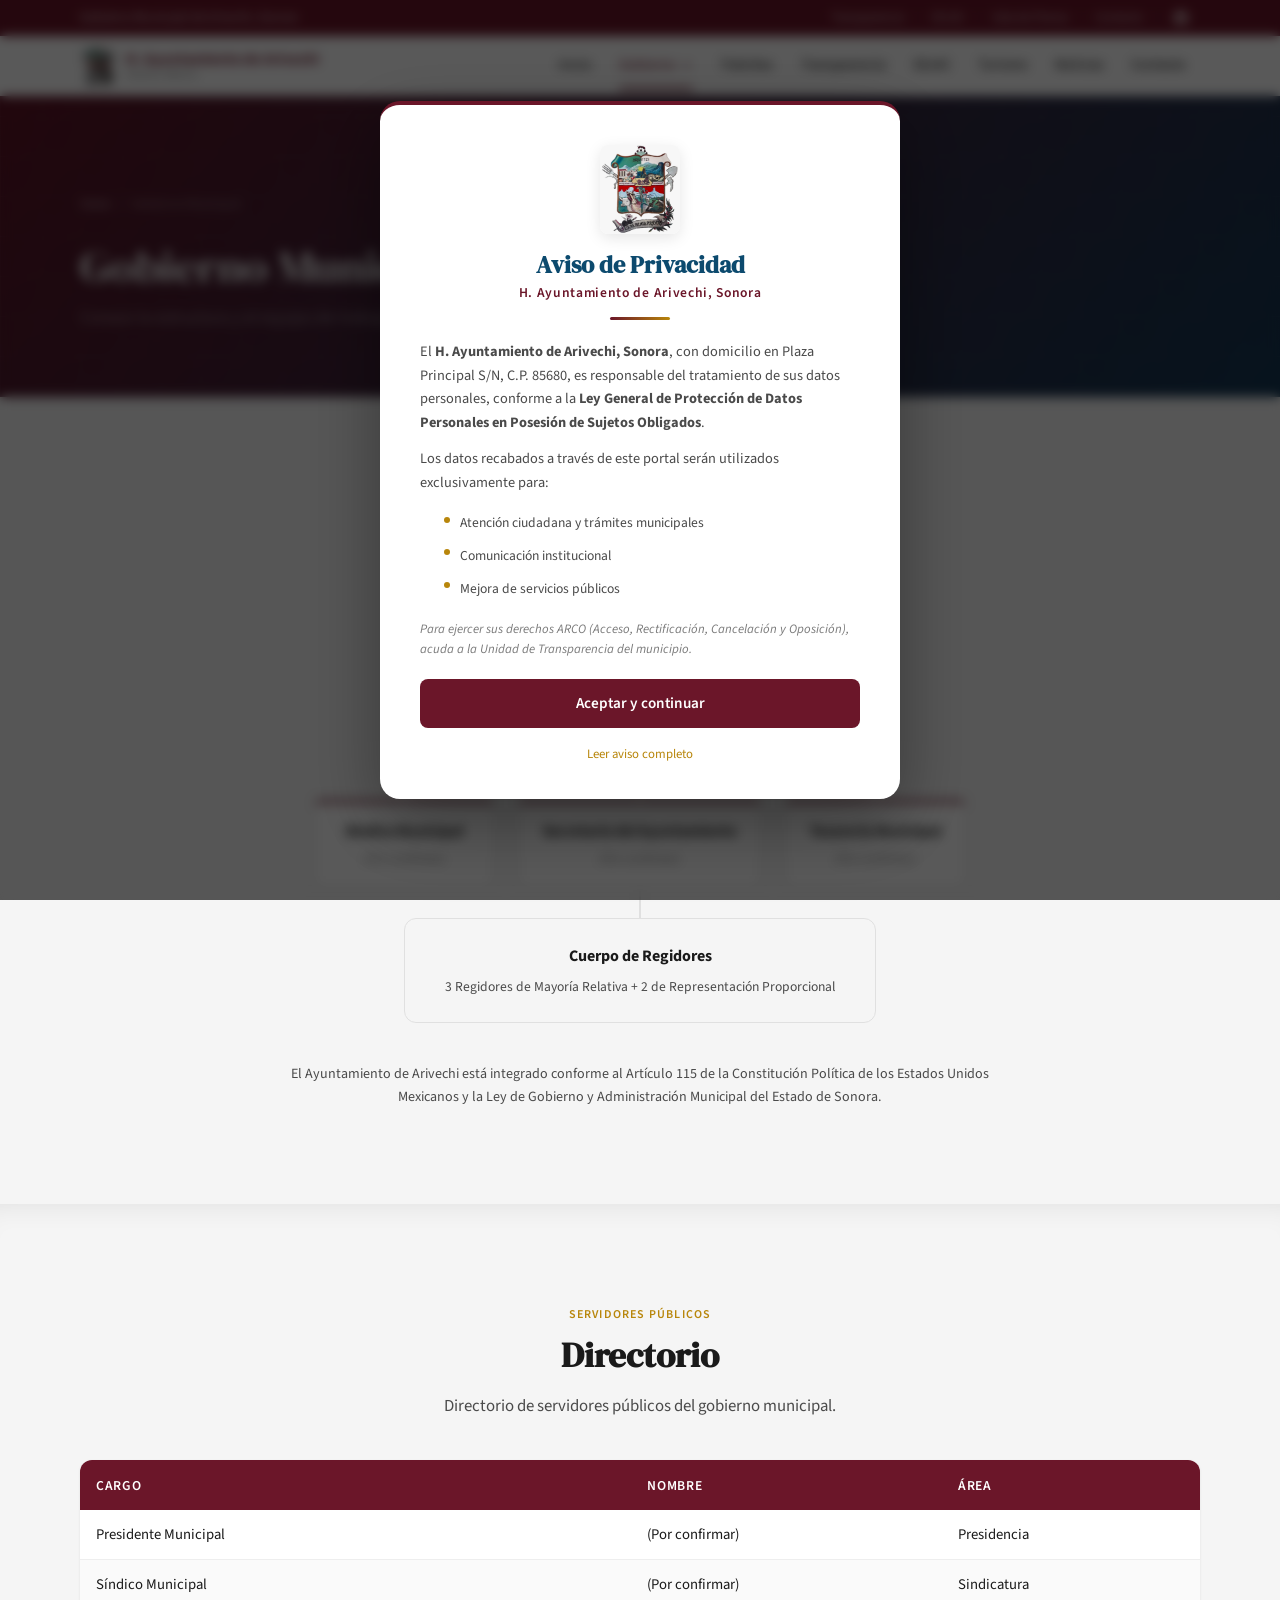
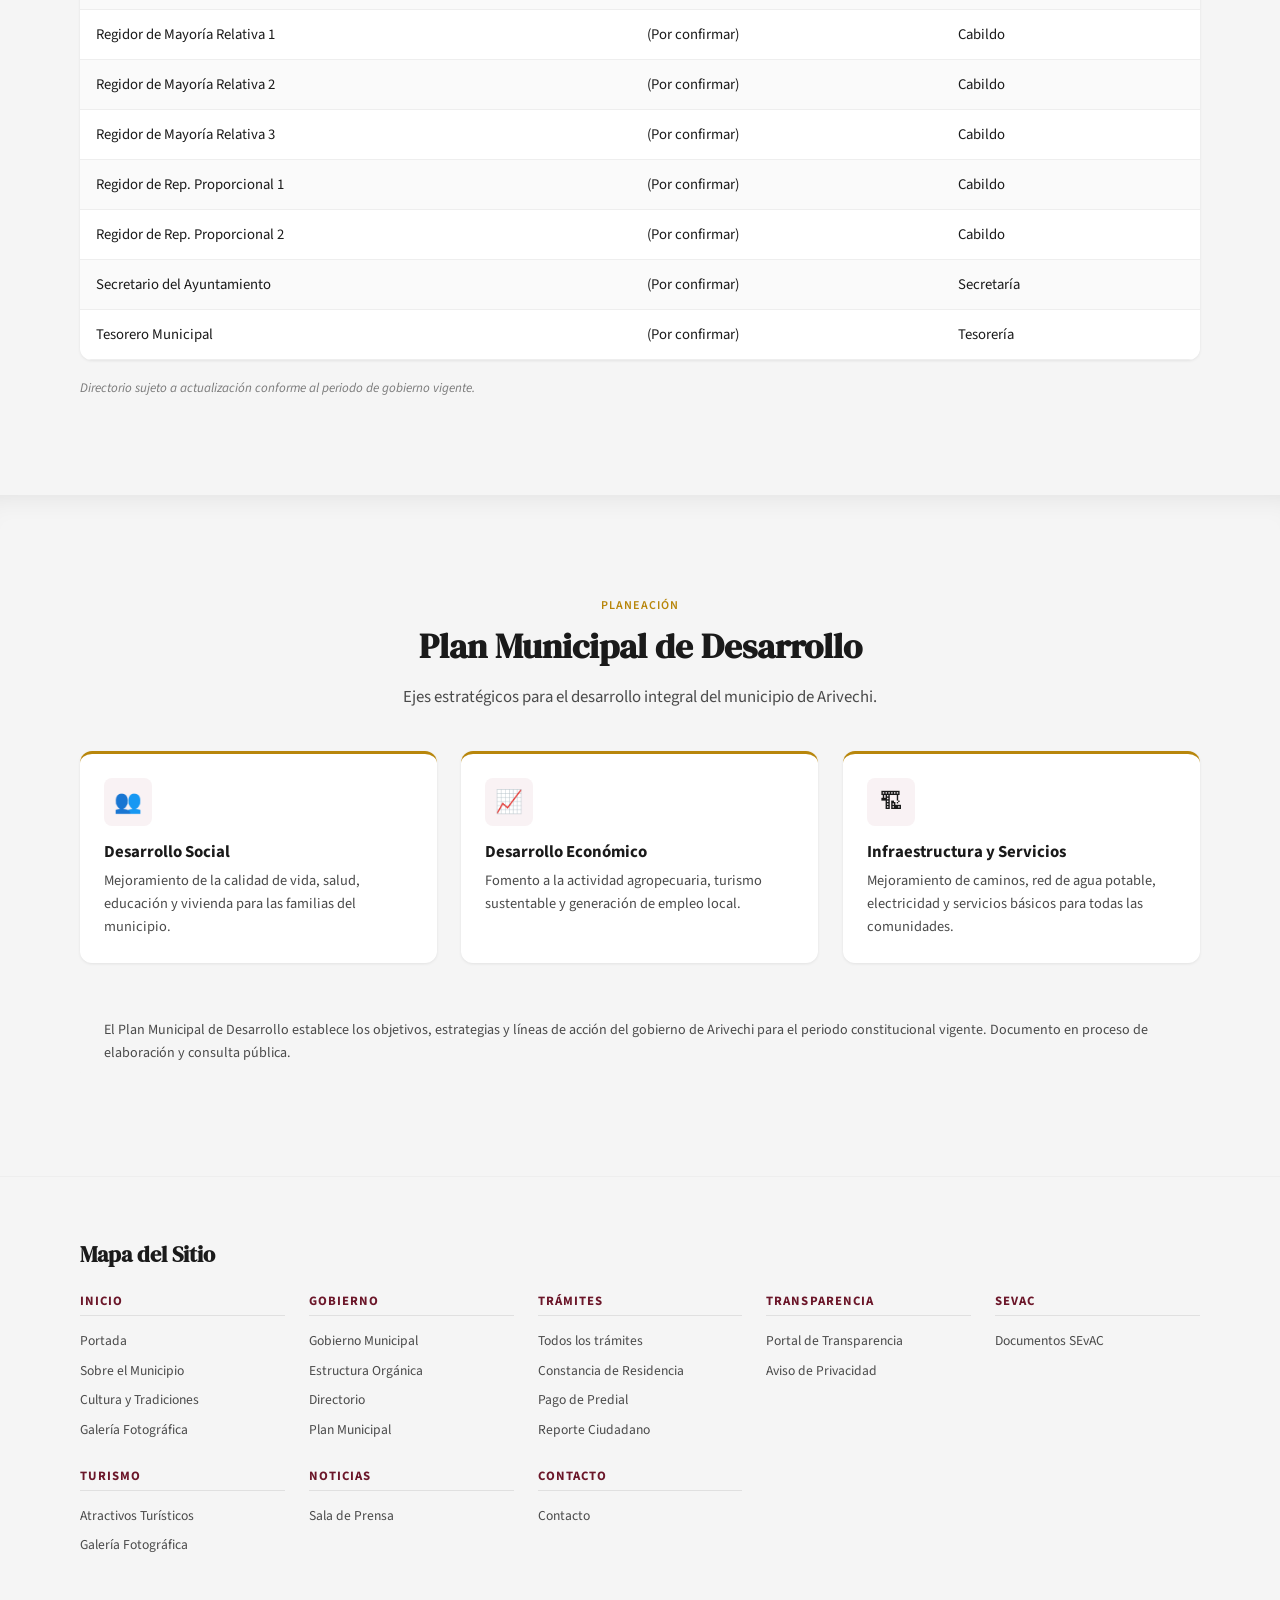
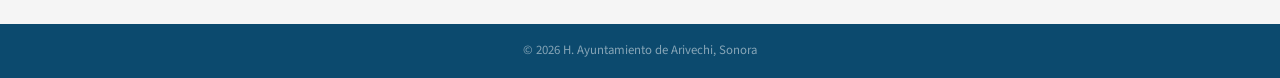
==== commit 636d2cca: "hero foto real, kiosco en galería, eliminar lo más buscado, transparencia link externo Co-Authored-B" ====
--- a/gobierno.html
+++ b/gobierno.html
@@ -120,21 +120,6 @@
     </div>
   </div>
 
-  <!-- === LO MÁS BUSCADO === -->
-  <div class="lo-mas-buscado">
-    <div class="container">
-      <span class="lo-mas-buscado__label">Lo más buscado:</span>
-      <div class="lo-mas-buscado__list">
-        <a href="tramites.html" class="lo-mas-buscado__link">Constancia de Residencia</a>
-        <a href="tramites.html" class="lo-mas-buscado__link">Pago de Predial</a>
-        <a href="tramites.html" class="lo-mas-buscado__link">Reporte Ciudadano</a>
-        <a href="transparencia.html" class="lo-mas-buscado__link">Transparencia</a>
-        <a href="gobierno.html#directorio" class="lo-mas-buscado__link">Directorio</a>
-        <a href="index.html#contacto" class="lo-mas-buscado__link">¿Cómo llegar?</a>
-      </div>
-    </div>
-  </div>
-
   <!-- === CONTENIDO PRINCIPAL === -->
   <main id="main-content">
 
--- a/css/nav-footer.css
+++ b/css/nav-footer.css
@@ -447,61 +447,6 @@
   background-color: var(--gob-primary-bg);
 }
 
-/* === LO MÁS BUSCADO === */
-.lo-mas-buscado {
-  background-color: var(--gob-bg-white);
-  border-bottom: 1px solid var(--gob-border-light);
-  padding: 0.6rem 0;
-}
-
-.lo-mas-buscado .container {
-  display: flex;
-  align-items: center;
-  gap: var(--sp-sm);
-  overflow-x: auto;
-  scrollbar-width: none;
-  -ms-overflow-style: none;
-}
-
-.lo-mas-buscado .container::-webkit-scrollbar {
-  display: none;
-}
-
-.lo-mas-buscado__label {
-  font-size: 0.78rem;
-  font-weight: 700;
-  color: var(--gob-text-muted);
-  white-space: nowrap;
-  flex-shrink: 0;
-}
-
-.lo-mas-buscado__list {
-  display: flex;
-  align-items: center;
-  gap: 0.5rem;
-  flex-shrink: 0;
-}
-
-.lo-mas-buscado__link {
-  display: inline-block;
-  padding: 0.3rem 0.75rem;
-  font-size: 0.78rem;
-  font-weight: 500;
-  color: var(--gob-text-secondary);
-  background-color: var(--gob-bg);
-  border: 1px solid var(--gob-border);
-  border-radius: var(--radius-pill);
-  white-space: nowrap;
-  text-decoration: none;
-  transition: all 0.2s var(--ease);
-}
-
-.lo-mas-buscado__link:hover {
-  background-color: var(--gob-primary-bg);
-  border-color: var(--gob-primary);
-  color: var(--gob-primary);
-}
-
 /* === MAPA DEL SITIO === */
 .sitemap {
   background: var(--gob-bg);
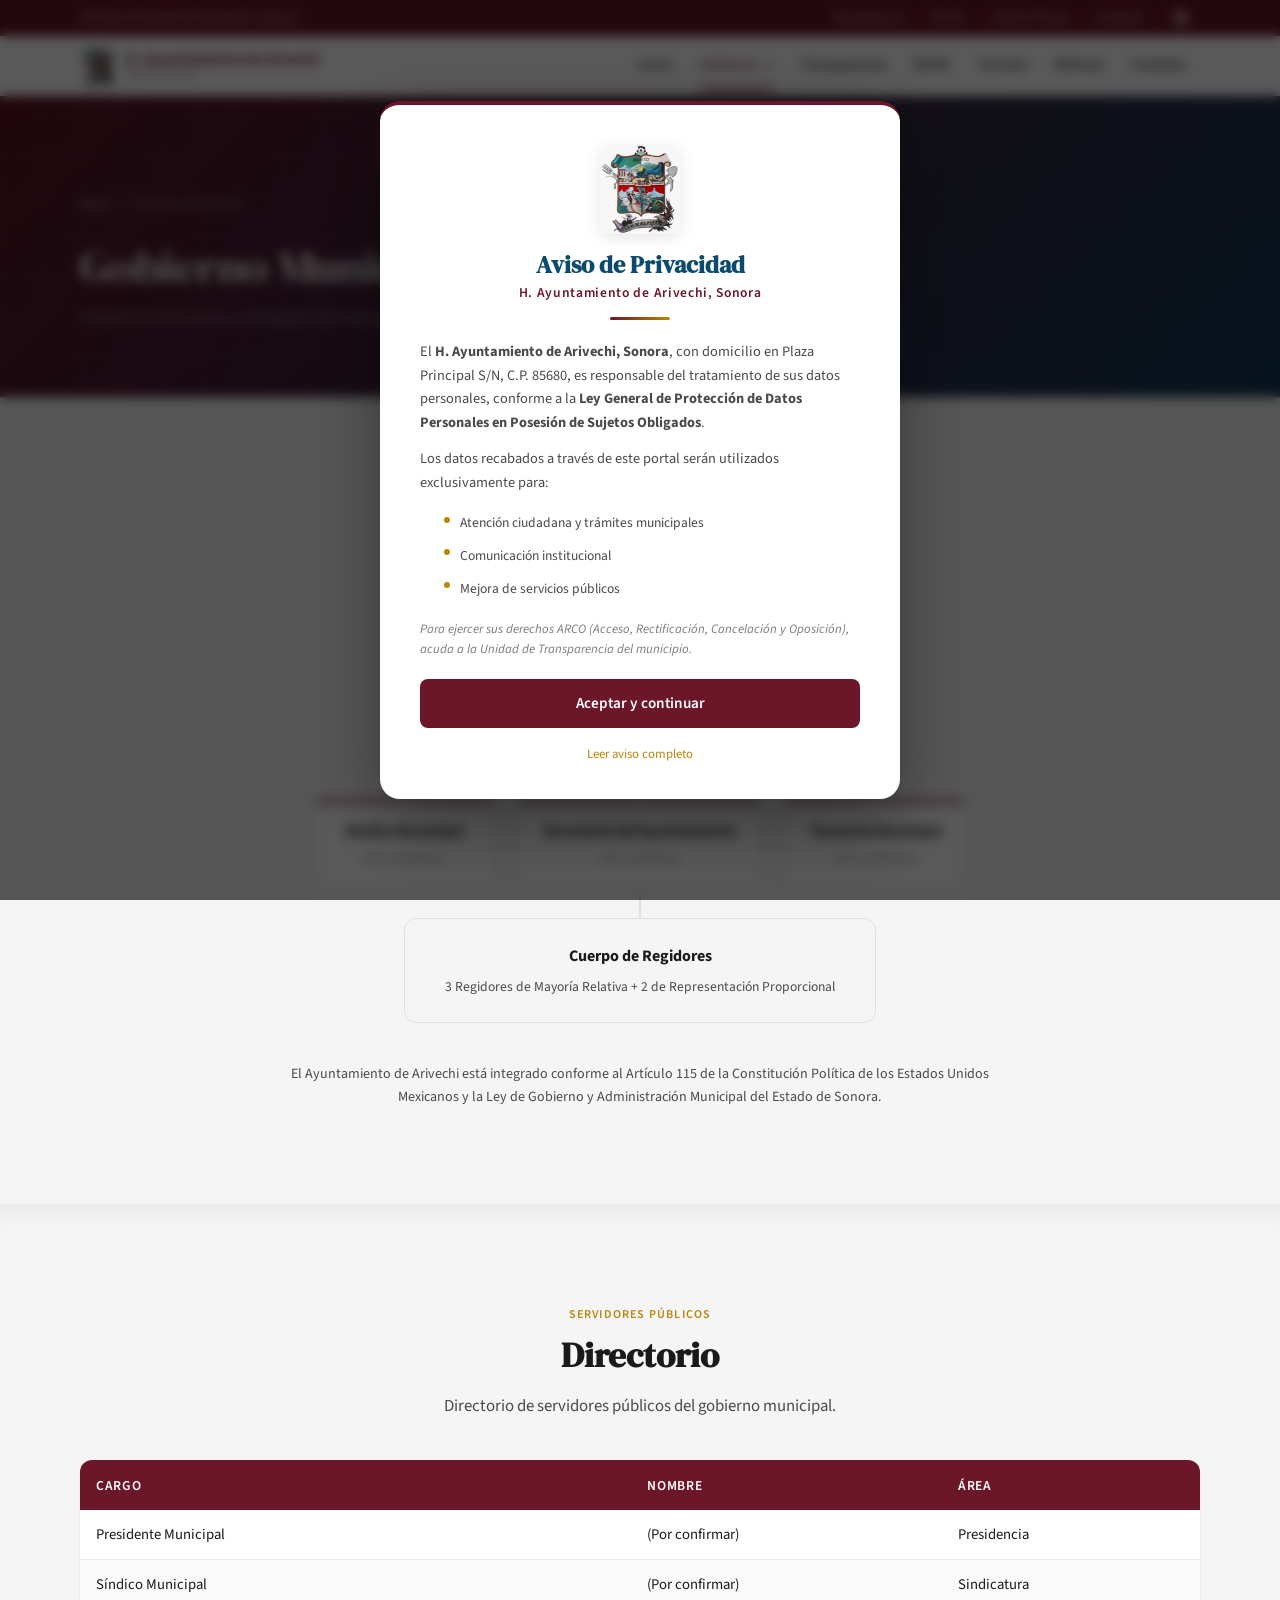
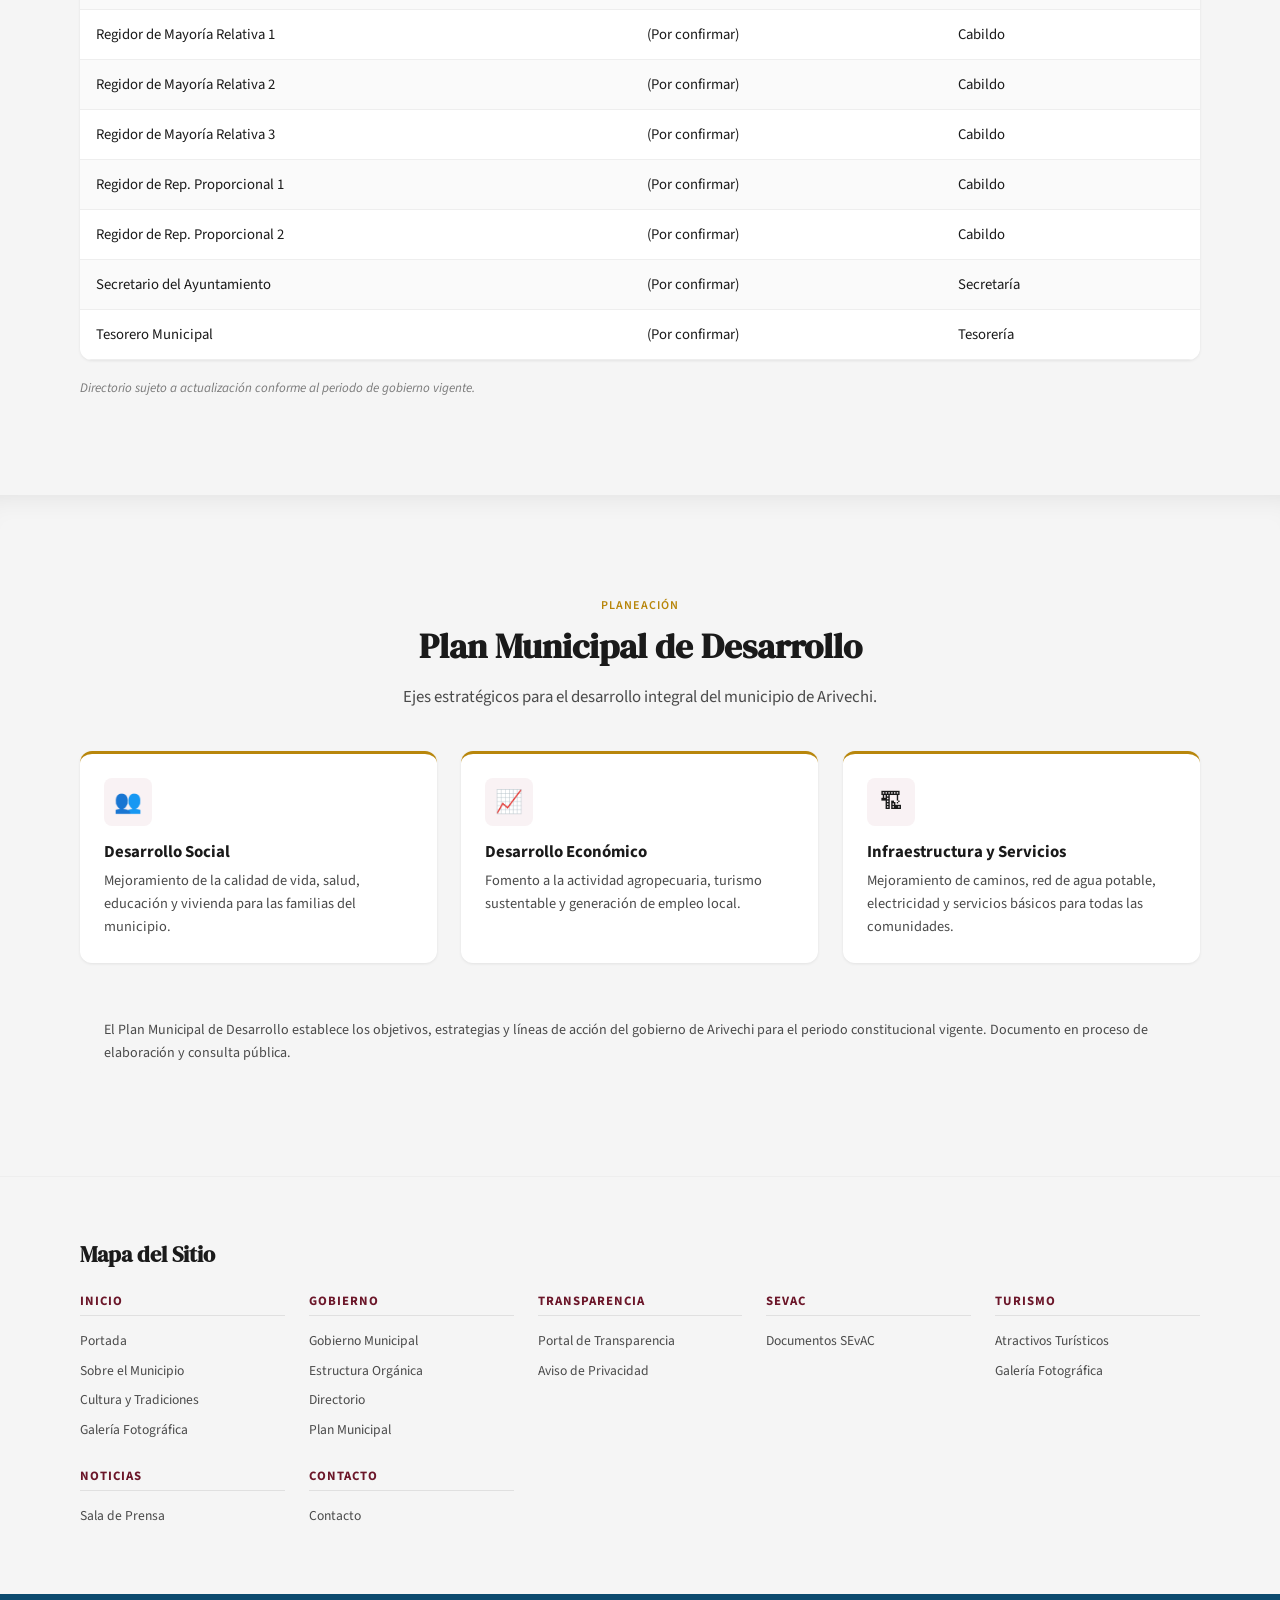
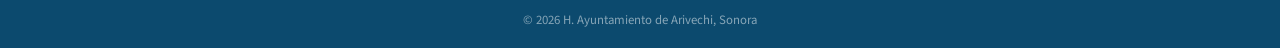
==== commit 0c986ac1: "eliminar todo lo relacionado con trámites Co-Authored-By: Claude Opus 4.7 <noreply@anthropic.com>" ====
--- a/gobierno.html
+++ b/gobierno.html
@@ -74,7 +74,6 @@
             <a href="gobierno.html#plan" class="navbar__dropdown-item">Plan Municipal</a>
           </div>
         </li>
-        <li><a href="tramites.html" class="navbar__link">Trámites</a></li>
         <li><a href="transparencia.html" class="navbar__link">Transparencia</a></li>
         <li><a href="sevac.html" class="navbar__link">SEvAC</a></li>
         <li><a href="index.html#turismo" class="navbar__link">Turismo</a></li>
@@ -110,7 +109,6 @@
           <a href="gobierno.html#directorio" class="mobile-menu__submenu-link">Directorio</a>
           <a href="gobierno.html#plan" class="mobile-menu__submenu-link">Plan Municipal</a>
         </div>
-        <a href="tramites.html" class="mobile-menu__link">Trámites</a>
         <a href="transparencia.html" class="mobile-menu__link">Transparencia</a>
         <a href="sevac.html" class="mobile-menu__link">SEvAC</a>
         <a href="index.html#turismo" class="mobile-menu__link">Turismo</a>
@@ -320,14 +318,7 @@
           <a href="gobierno.html#directorio" class="sitemap__link">Directorio</a>
           <a href="gobierno.html#plan" class="sitemap__link">Plan Municipal</a>
         </div>
-        <div class="sitemap__col">
-          <h3 class="sitemap__col-title">Trámites</h3>
-          <a href="tramites.html" class="sitemap__link">Todos los trámites</a>
-          <a href="tramites.html#constancia" class="sitemap__link">Constancia de Residencia</a>
-          <a href="tramites.html#predial" class="sitemap__link">Pago de Predial</a>
-          <a href="tramites.html#reporte" class="sitemap__link">Reporte Ciudadano</a>
-        </div>
-        <div class="sitemap__col">
+<div class="sitemap__col">
           <h3 class="sitemap__col-title">Transparencia</h3>
           <a href="transparencia.html" class="sitemap__link">Portal de Transparencia</a>
           <a href="transparencia.html#aviso-privacidad" class="sitemap__link">Aviso de Privacidad</a>
